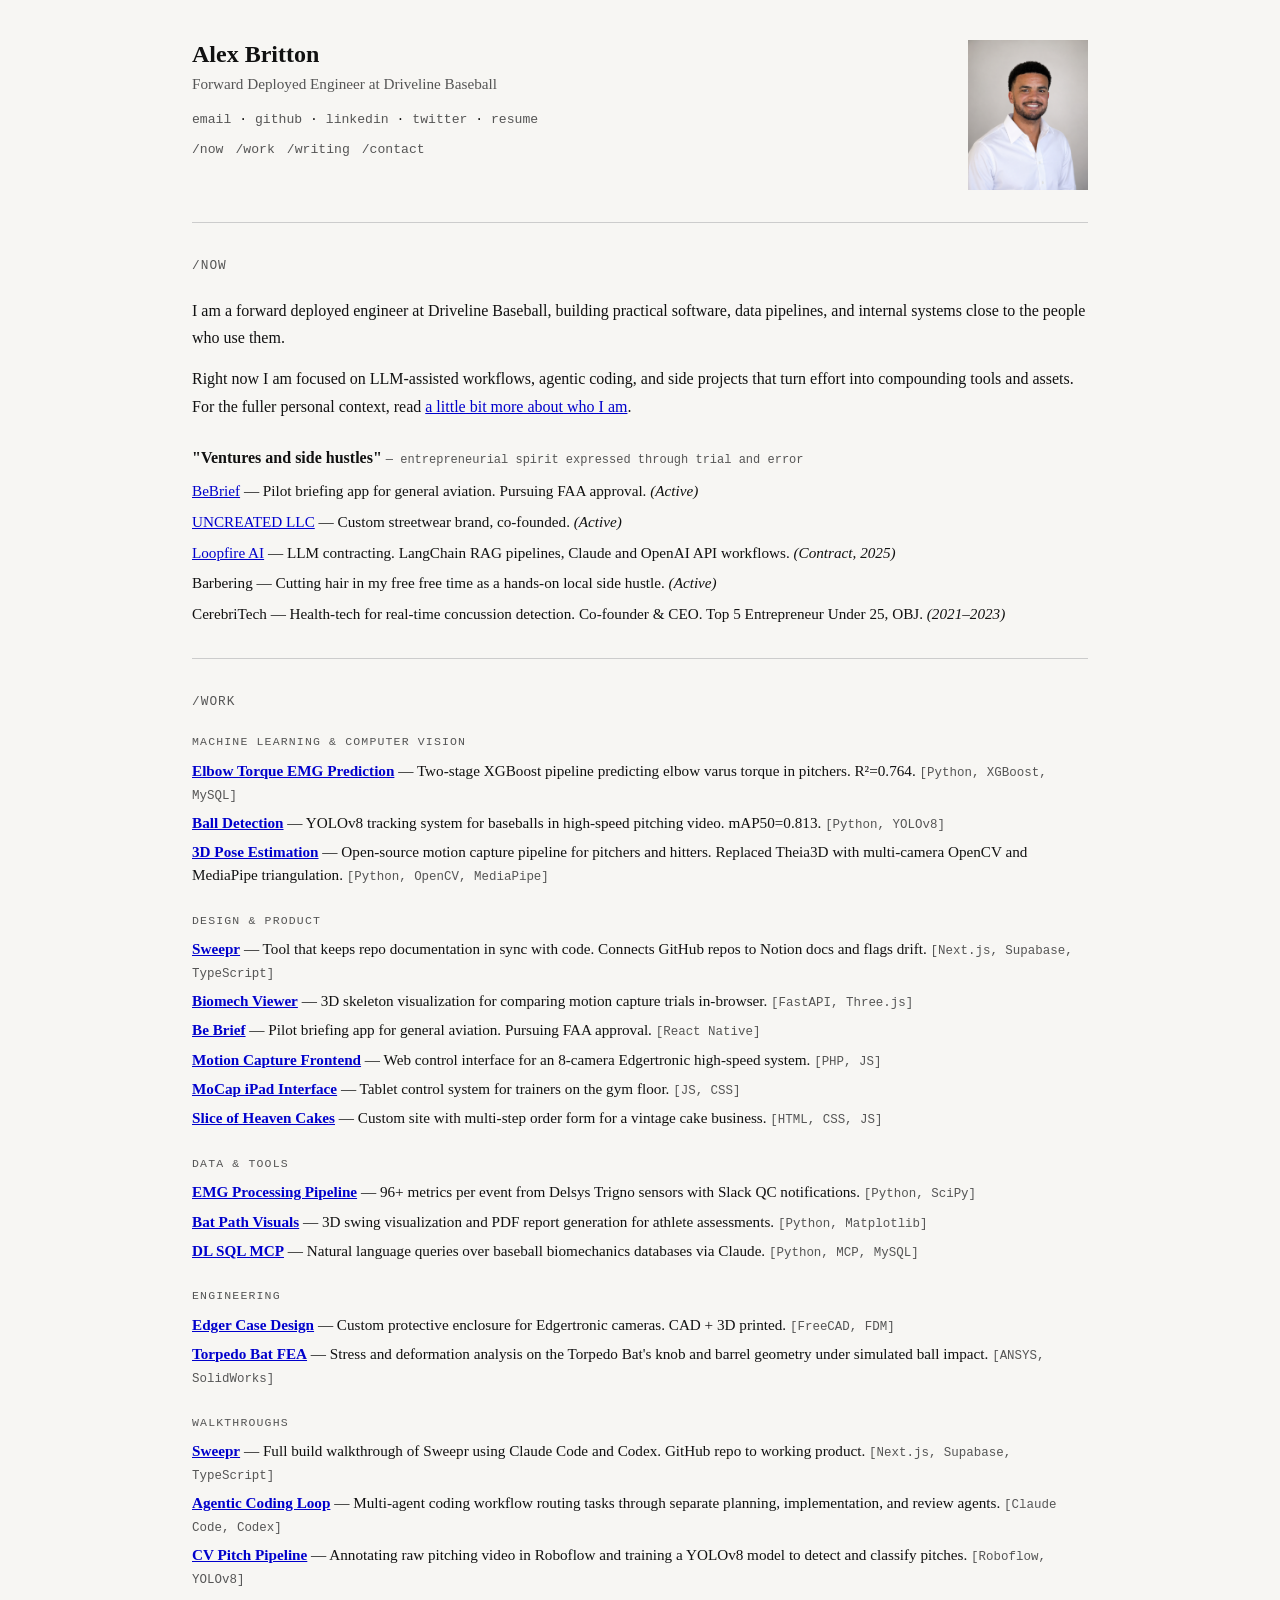
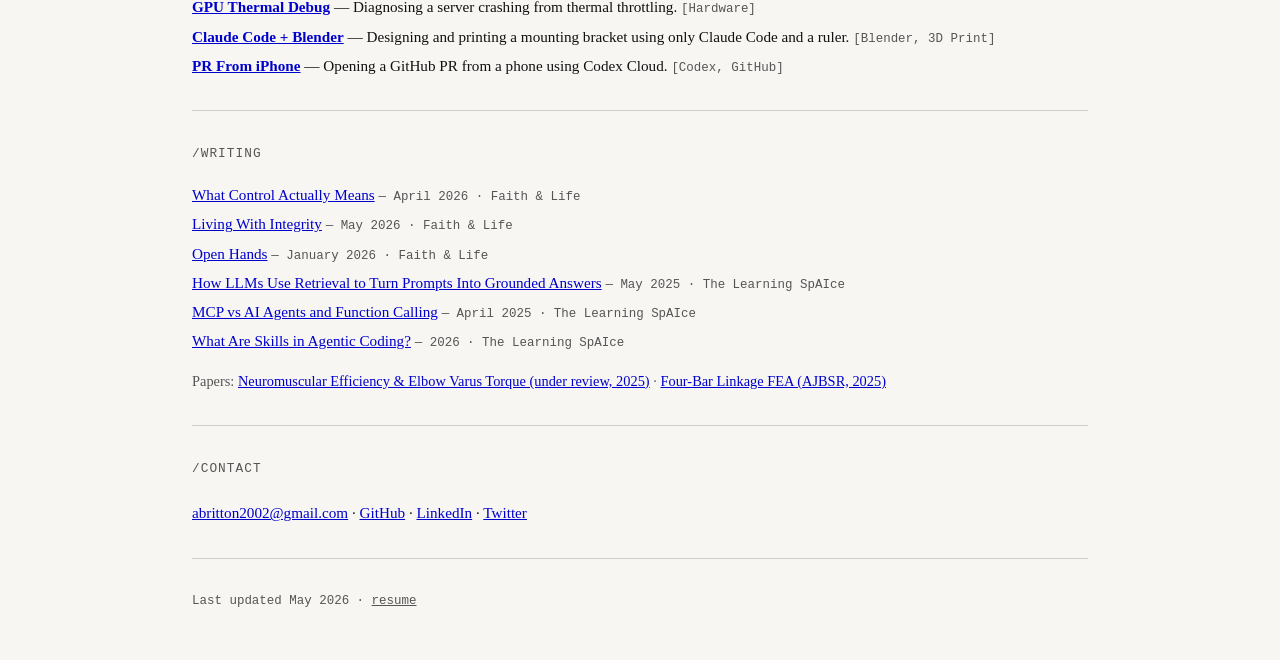
==== index.html @ f7117008 "Move about copy to standalone page" ====
<!DOCTYPE html>
<html lang="en">
<head>
    <meta charset="UTF-8">
    <meta name="viewport" content="width=device-width, initial-scale=1.0">
    <title>Alex Britton | Forward Deployed Engineer</title>

    <!-- Google tag (gtag.js) -->
    <script async src="https://www.googletagmanager.com/gtag/js?id=G-R8CKWD8E4X"></script>
    <script>
      window.dataLayer = window.dataLayer || [];
      function gtag(){dataLayer.push(arguments);}
      gtag('js', new Date());
      gtag('config', 'G-R8CKWD8E4X');
    </script>

    <!-- SEO Meta Tags -->
    <meta name="description" content="Alex Britton - Forward Deployed Engineer at Driveline Baseball. Building user-friendly systems, surfacing insights, teaching what I learn, and using AI along the way.">
    <meta name="keywords" content="Alex Britton, Forward Deployed Engineer, Driveline Baseball, Sports Technology, Biomechanics, Data Science, Machine Learning">
    <meta name="author" content="Alex Britton">

    <!-- Open Graph / Social Sharing -->
    <meta property="og:type" content="website">
    <meta property="og:url" content="https://alexbbritton.com/">
    <meta property="og:title" content="Alex Britton | Forward Deployed Engineer">
    <meta property="og:description" content="Building user-friendly systems, surfacing insights, teaching what I learn, and using AI along the way.">
    <meta property="og:image" content="https://alexbbritton.com/content/ab-logo.png">

    <!-- Twitter Card -->
    <meta name="twitter:card" content="summary">
    <meta name="twitter:site" content="@alexbbritton22">
    <meta name="twitter:title" content="Alex Britton | Forward Deployed Engineer">
    <meta name="twitter:description" content="Building user-friendly systems, surfacing insights, teaching what I learn, and using AI along the way.">
    <meta name="twitter:image" content="https://alexbbritton.com/content/ab-logo.png">

    <!-- Canonical URL -->
    <link rel="canonical" href="https://alexbbritton.com/">
    <link rel="icon" href="favicon.svg" type="image/svg+xml">
    <link rel="stylesheet" href="styles.css">
    <script async src="https://platform.twitter.com/widgets.js" charset="utf-8"></script>
</head>
<body>
<div class="page">

    <header class="site-header">
        <div class="header-left">
            <h1 class="site-name"><a href="#">Alex Britton</a></h1>
            <p class="site-tagline">Forward Deployed Engineer at Driveline Baseball</p>
            <p class="header-links">
                <a href="mailto:abritton2002@gmail.com">email</a> ·
                <a href="https://github.com/abritton2002" target="_blank" rel="noopener noreferrer">github</a> ·
                <a href="https://www.linkedin.com/in/alexander-britton-0bb687205/" target="_blank" rel="noopener noreferrer">linkedin</a> ·
                <a href="https://x.com/alexbbritton22" target="_blank" rel="noopener noreferrer">twitter</a> ·
                <a href="content/alexbrittonresume.pdf" download>resume</a>
            </p>
            <nav class="site-nav">
                <a href="#now">/now</a>
                <a href="#work">/work</a>
                <a href="#writing">/writing</a>
                <a href="#contact">/contact</a>
            </nav>
        </div>
        <img src="content/headshot.png" alt="Alex Britton" class="header-photo">
    </header>

    <hr>

    <section id="now">
        <h2>/now</h2>
        <p>I am a forward deployed engineer at Driveline Baseball, building practical software, data pipelines, and internal systems close to the people who use them.</p>
        <p>Right now I am focused on LLM-assisted workflows, agentic coding, and side projects that turn effort into compounding tools and assets. For the fuller personal context, read <a href="a-little-bit-more-about-who-i-am.html">a little bit more about who I am</a>.</p>
        <h3>"Ventures and side hustles" <span class="ventures-sub">— entrepreneurial spirit expressed through trial and error</span></h3>
        <ul class="ventures-list">
            <li><a href="https://flybebrief.com/" target="_blank" rel="noopener">BeBrief</a> — Pilot briefing app for general aviation. Pursuing FAA approval. <em>(Active)</em></li>
            <li><a href="https://uncreated.shop/" target="_blank" rel="noopener">UNCREATED LLC</a> — Custom streetwear brand, co-founded. <em>(Active)</em></li>
            <li><a href="https://loopfireai.com/#results" target="_blank" rel="noopener">Loopfire AI</a> — LLM contracting. LangChain RAG pipelines, Claude and OpenAI API workflows. <em>(Contract, 2025)</em></li>
            <li>Barbering — Cutting hair in my free free time as a hands-on local side hustle. <em>(Active)</em></li>
            <li>CerebriTech — Health-tech for real-time concussion detection. Co-founder &amp; CEO. Top 5 Entrepreneur Under 25, OBJ. <em>(2021–2023)</em></li>
        </ul>
    </section>

    <hr>

    <section id="work">
        <h2>/work</h2>

        <div class="project-group">
            <span class="project-group-label">Machine Learning &amp; Computer Vision</span>
            <ul class="project-list">
                <li><a href="#" data-project="1">Elbow Torque EMG Prediction</a> — Two-stage XGBoost pipeline predicting elbow varus torque in pitchers. R&#178;=0.764. <span class="tech">[Python, XGBoost, MySQL]</span></li>
                <li><a href="#" data-project="9">Ball Detection</a> — YOLOv8 tracking system for baseballs in high-speed pitching video. mAP50=0.813. <span class="tech">[Python, YOLOv8]</span></li>
                <li><a href="#" data-project="3">3D Pose Estimation</a> — Open-source motion capture pipeline for pitchers and hitters. Replaced Theia3D with multi-camera OpenCV and MediaPipe triangulation. <span class="tech">[Python, OpenCV, MediaPipe]</span></li>
            </ul>
        </div>

        <div class="project-group">
            <span class="project-group-label">Design &amp; Product</span>
            <ul class="project-list">
                <li><a href="#" data-project="19">Sweepr</a> — Tool that keeps repo documentation in sync with code. Connects GitHub repos to Notion docs and flags drift. <span class="tech">[Next.js, Supabase, TypeScript]</span></li>
                <li><a href="#" data-project="18">Biomech Viewer</a> — 3D skeleton visualization for comparing motion capture trials in-browser. <span class="tech">[FastAPI, Three.js]</span></li>
                <li><a href="#" data-project="10">Be Brief</a> — Pilot briefing app for general aviation. Pursuing FAA approval. <span class="tech">[React Native]</span></li>
                <li><a href="#" data-project="7">Motion Capture Frontend</a> — Web control interface for an 8-camera Edgertronic high-speed system. <span class="tech">[PHP, JS]</span></li>
                <li><a href="#" data-project="11">MoCap iPad Interface</a> — Tablet control system for trainers on the gym floor. <span class="tech">[JS, CSS]</span></li>
                <li><a href="#" data-project="12">Slice of Heaven Cakes</a> — Custom site with multi-step order form for a vintage cake business. <span class="tech">[HTML, CSS, JS]</span></li>
            </ul>
        </div>

        <div class="project-group">
            <span class="project-group-label">Data &amp; Tools</span>
            <ul class="project-list">
                <li><a href="#" data-project="2">EMG Processing Pipeline</a> — 96+ metrics per event from Delsys Trigno sensors with Slack QC notifications. <span class="tech">[Python, SciPy]</span></li>
                <li><a href="#" data-project="4">Bat Path Visuals</a> — 3D swing visualization and PDF report generation for athlete assessments. <span class="tech">[Python, Matplotlib]</span></li>
                <li><a href="#" data-project="5">DL SQL MCP</a> — Natural language queries over baseball biomechanics databases via Claude. <span class="tech">[Python, MCP, MySQL]</span></li>
            </ul>
        </div>

        <div class="project-group">
            <span class="project-group-label">Engineering</span>
            <ul class="project-list">
                <li><a href="#" data-project="6">Edger Case Design</a> — Custom protective enclosure for Edgertronic cameras. CAD + 3D printed. <span class="tech">[FreeCAD, FDM]</span></li>
                <li><a href="#" data-project="8">Torpedo Bat FEA</a> — Stress and deformation analysis on the Torpedo Bat's knob and barrel geometry under simulated ball impact. <span class="tech">[ANSYS, SolidWorks]</span></li>
            </ul>
        </div>

        <div class="project-group">
            <span class="project-group-label">Walkthroughs</span>
            <ul class="project-list">
                <li><a href="#" data-project="19">Sweepr</a> — Full build walkthrough of Sweepr using Claude Code and Codex. GitHub repo to working product. <span class="tech">[Next.js, Supabase, TypeScript]</span></li>
                <li><a href="#" data-project="13">Agentic Coding Loop</a> — Multi-agent coding workflow routing tasks through separate planning, implementation, and review agents. <span class="tech">[Claude Code, Codex]</span></li>
                <li><a href="#" data-project="14">CV Pitch Pipeline</a> — Annotating raw pitching video in Roboflow and training a YOLOv8 model to detect and classify pitches. <span class="tech">[Roboflow, YOLOv8]</span></li>
                <li><a href="#" data-project="15">GPU Thermal Debug</a> — Diagnosing a server crashing from thermal throttling. <span class="tech">[Hardware]</span></li>
                <li><a href="#" data-project="16">Claude Code + Blender</a> — Designing and printing a mounting bracket using only Claude Code and a ruler. <span class="tech">[Blender, 3D Print]</span></li>
                <li><a href="#" data-project="17">PR From iPhone</a> — Opening a GitHub PR from a phone using Codex Cloud. <span class="tech">[Codex, GitHub]</span></li>
            </ul>
        </div>
    </section>

    <hr>

    <section id="writing">
        <h2>/writing</h2>
        <ul class="writing-list">
            <li><a href="content/articles/what-control-actually-means.html">What Control Actually Means</a> <span class="writing-meta">— April 2026 · Faith &amp; Life</span></li>
            <li><a href="content/articles/living-with-integrity.html">Living With Integrity</a> <span class="writing-meta">— May 2026 · Faith &amp; Life</span></li>
            <li><a href="content/articles/open-hands.html">Open Hands</a> <span class="writing-meta">— January 2026 · Faith &amp; Life</span></li>
            <li><a href="content/articles/how-llms-use-retrieval.html">How LLMs Use Retrieval to Turn Prompts Into Grounded Answers</a> <span class="writing-meta">— May 2025 · The Learning SpAIce</span></li>
            <li><a href="content/articles/mcp-vs-agents-function-calling.html">MCP vs AI Agents and Function Calling</a> <span class="writing-meta">— April 2025 · The Learning SpAIce</span></li>
            <li><a href="content/articles/skills-in-agentic-coding.html">What Are Skills in Agentic Coding?</a> <span class="writing-meta">— 2026 · The Learning SpAIce</span></li>
        </ul>
        <p class="writing-papers">Papers: <a href="content/Manuscript_anonymous .pdf" target="_blank" rel="noopener">Neuromuscular Efficiency &amp; Elbow Varus Torque (under review, 2025)</a> · <a href="https://biomedgrid.com/pdf/AJBSR.MS.ID.003442.pdf" target="_blank" rel="noopener">Four-Bar Linkage FEA (AJBSR, 2025)</a></p>
    </section>

    <hr>

    <section id="contact">
        <h2>/contact</h2>
        <p class="contact-links">
            <a href="mailto:abritton2002@gmail.com">abritton2002@gmail.com</a> ·
            <a href="https://github.com/abritton2002" target="_blank" rel="noopener noreferrer">GitHub</a> ·
            <a href="https://www.linkedin.com/in/alexander-britton-0bb687205/" target="_blank" rel="noopener noreferrer">LinkedIn</a> ·
            <a href="https://x.com/alexbbritton22" target="_blank" rel="noopener noreferrer">Twitter</a>
        </p>
    </section>

    <hr>

    <footer>Last updated May 2026 · <a href="content/alexbrittonresume.pdf" download>resume</a></footer>

</div>

<!-- Project Modal -->
<div class="modal" id="projectModal">
    <div class="modal-box">
        <button class="modal-close modal-close-btn" aria-label="Close">&#215;</button>
        <div id="modalVideoSection" style="display:none;">
            <video id="modalDemoVideo" controls preload="metadata" class="modal-video" playsinline>
                <source src="" type="video/mp4">
            </video>
        </div>
        <div class="modal-carousel" id="modalCarousel">
            <div class="carousel-track" id="carouselTrack"></div>
            <div class="carousel-dots" id="carouselDots"></div>
        </div>
        <span class="modal-tag" id="modalTag"></span>
        <h2 class="modal-title" id="modalTitle"></h2>
        <div class="modal-desc" id="modalDescription"></div>
        <div class="modal-tech-list" id="modalTech"></div>
        <div class="modal-actions">
            <a href="#" id="modalLiveLink" target="_blank" rel="noopener noreferrer"><span id="modalLiveLinkLabel">View Project</span></a>
            <a href="#" id="modalCodeLink" target="_blank" rel="noopener noreferrer">Source Code</a>
        </div>
        <div id="modalTweetSection" style="display:none;">
            <p class="modal-tweet-label">Related Posts</p>
            <div id="modalTweetEmbeds"></div>
        </div>
    </div>
</div>

<!-- Image Lightbox -->
<div class="lightbox" id="imageLightbox">
    <button class="lightbox-close" aria-label="Close lightbox">&#215;</button>
    <div class="lightbox-content">
        <img src="" alt="" id="lightboxImage">
    </div>
    <div class="lightbox-controls">
        <button class="lightbox-zoom-in" title="Zoom In">+</button>
        <button class="lightbox-zoom-out" title="Zoom Out">&#8722;</button>
        <button class="lightbox-reset" title="Reset">&#10226;</button>
    </div>
</div>

<script src="script.js"></script>
</body>
</html>
---- styles.css ----
/* ====================================
   ALEX BRITTON — PERSONAL HOMEPAGE
   ==================================== */

/* ====================================
   1. CSS VARIABLES
   ==================================== */
:root {
    --bg: #f7f6f3;
    --text: #111;
    --muted: #555;
    --link: #0000cc;
    --link-visited: #551a8b;
    --link-hover: #cc0000;
    --rule: #ccc;
    --font: Georgia, 'Times New Roman', serif;
    --mono: 'Courier New', Courier, monospace;

    /* Article-compat aliases */
    --s0: var(--bg);
    --t0: var(--text);
    --t1: #333;
    --t2: var(--muted);
    --accent: var(--link);
    --font-display: var(--font);
    --font-mono: var(--mono);
    --font-body: var(--font);
}

/* ====================================
   2. RESET
   ==================================== */
*, *::before, *::after {
    box-sizing: border-box;
    margin: 0;
    padding: 0;
}

html {
    scroll-behavior: smooth;
}

body {
    background: var(--bg);
    color: var(--text);
    font-family: var(--font);
    font-size: 1rem;
    line-height: 1.7;
    overflow-x: hidden;
}

/* ====================================
   3. PAGE WRAPPER
   ==================================== */
.page {
    max-width: 960px;
    margin: 0 auto;
    padding: 2.5rem 2rem 3rem;
}

/* ====================================
   4. LINKS
   ==================================== */
a {
    color: var(--link);
    text-decoration: underline;
}

a:visited {
    color: var(--link-visited);
}

a:hover {
    color: var(--link-hover);
}

/* ====================================
   5. TYPOGRAPHY
   ==================================== */
h1 {
    font-family: var(--font);
    font-size: 1.5rem;
    font-weight: bold;
    line-height: 1.2;
    margin-bottom: 0.2rem;
}

h2 {
    font-family: var(--mono);
    font-size: 0.8rem;
    font-weight: normal;
    text-transform: uppercase;
    letter-spacing: 0.08em;
    color: var(--muted);
    margin-bottom: 1.25rem;
    margin-top: 0;
}

h3 {
    font-family: var(--font);
    font-size: 1rem;
    font-weight: bold;
    margin-top: 1.5rem;
    margin-bottom: 0.5rem;
}

p {
    margin-bottom: 0.9rem;
}

p:last-child {
    margin-bottom: 0;
}

strong {
    font-weight: bold;
}

em {
    font-style: italic;
}

/* ====================================
   6. HORIZONTAL RULES
   ==================================== */
hr {
    border: none;
    border-top: 1px solid var(--rule);
    margin: 2rem 0;
}

/* ====================================
   7. HEADER
   ==================================== */
.site-name {
    font-size: 1.5rem;
    font-weight: bold;
    margin-bottom: 0.15rem;
}

.site-name a {
    color: var(--text);
    text-decoration: none;
}

.site-name a:hover {
    color: var(--link-hover);
    text-decoration: none;
}

.site-tagline {
    font-size: 0.95rem;
    color: var(--muted);
    margin-bottom: 0.75rem;
}

.site-tagline a {
    color: var(--muted);
}

.site-tagline a:visited {
    color: var(--muted);
}

.site-tagline a:hover {
    color: var(--link-hover);
}

.site-nav {
    font-family: var(--mono);
    font-size: 0.82rem;
    display: flex;
    flex-wrap: wrap;
    gap: 0.1rem 0.75rem;
}

.site-nav a {
    color: var(--muted);
    text-decoration: none;
}

.site-nav a:visited {
    color: var(--muted);
}

.site-nav a:hover {
    color: var(--link-hover);
    text-decoration: underline;
}

/* ====================================
   8. SECTIONS
   ==================================== */
section {
    margin-bottom: 0;
}

#intro p {
    font-size: 1rem;
    color: var(--text);
}

/* ====================================
   9. PROJECT LIST
   ==================================== */
.project-group {
    margin-bottom: 1.5rem;
}

.project-group:last-child {
    margin-bottom: 0;
}

.project-group-label {
    display: block;
    font-family: var(--mono);
    font-size: 0.72rem;
    text-transform: uppercase;
    letter-spacing: 0.1em;
    color: var(--muted);
    margin-bottom: 0.5rem;
}

.project-list {
    list-style: none;
    padding: 0;
    margin: 0;
}

.project-list li {
    margin-bottom: 0.4rem;
    font-size: 0.95rem;
    line-height: 1.5;
}

.project-list li a {
    font-weight: bold;
    text-decoration: underline;
}

.tech {
    font-family: var(--mono);
    font-size: 0.78rem;
    color: var(--muted);
}

/* ====================================
   10. WRITING LIST
   ==================================== */
.writing-list {
    list-style: none;
    padding: 0;
    margin: 0 0 1rem 0;
}

.writing-list li {
    margin-bottom: 0.4rem;
    font-size: 0.95rem;
    line-height: 1.5;
}

.writing-meta {
    font-family: var(--mono);
    font-size: 0.78rem;
    color: var(--muted);
}

.writing-papers {
    font-size: 0.9rem;
    color: var(--muted);
    margin-top: 0.75rem;
}

.writing-papers a {
    color: var(--link);
}

.writing-papers a:visited {
    color: var(--link-visited);
}

.writing-papers a:hover {
    color: var(--link-hover);
}

/* ====================================
   10b. HEADER LAYOUT (name+links left, photo right)
   ==================================== */
.site-header {
    display: flex;
    align-items: flex-start;
    justify-content: space-between;
    gap: 1.5rem;
}

.header-left {
    flex: 1;
    min-width: 0;
}

.header-photo {
    width: 120px;
    flex-shrink: 0;
    display: block;
}

.header-links {
    font-family: var(--mono);
    font-size: 0.82rem;
    margin-bottom: 0.5rem;
}

.header-links a {
    color: var(--muted);
    text-decoration: none;
}

.header-links a:hover {
    color: var(--link-hover);
    text-decoration: underline;
}

@media (max-width: 560px) {
    .site-header {
        flex-direction: column-reverse;
    }
    .header-photo {
        width: 90px;
    }
}

/* ====================================
   11. VENTURES LIST
   ==================================== */
.ventures-sub {
    font-family: var(--mono);
    font-size: 0.75rem;
    font-weight: normal;
    color: var(--muted);
    letter-spacing: 0;
}

.ventures-list {
    list-style: none;
    padding: 0;
    margin: 0;
}

.ventures-list li {
    margin-bottom: 0.45rem;
    font-size: 0.95rem;
    line-height: 1.55;
}

/* ====================================
   12. CONTACT
   ==================================== */
.contact-links {
    font-size: 0.95rem;
}

/* ====================================
   13. FOOTER
   ==================================== */
footer {
    font-family: var(--mono);
    font-size: 0.78rem;
    color: var(--muted);
    margin-top: 0;
}

footer a {
    color: var(--muted);
    text-decoration: underline;
}

footer a:hover {
    color: var(--link-hover);
}

/* ====================================
   14. MODAL
   ==================================== */
.modal {
    position: fixed;
    inset: 0;
    z-index: 1000;
    overflow-y: auto;
    background: rgba(0, 0, 0, 0.55);
    padding: 2rem 1rem;
    display: none;
}

.modal.active {
    display: block;
}

.modal-box {
    background: var(--bg);
    border: 1px solid #999;
    max-width: 660px;
    width: 100%;
    margin: 0 auto;
    padding: 1.5rem 1.75rem;
    position: relative;
}

.modal-close-btn {
    position: absolute;
    top: 0.75rem;
    right: 0.75rem;
    background: none;
    border: none;
    font-size: 1.5rem;
    cursor: pointer;
    color: var(--muted);
    line-height: 1;
    font-family: var(--mono);
}

.modal-close-btn:hover {
    color: var(--link-hover);
}

.modal-video {
    width: 100%;
    border: 1px solid var(--rule);
    display: block;
    margin-bottom: 1rem;
}

.modal-carousel {
    position: relative;
    width: 100%;
    overflow: hidden;
    margin-bottom: 1rem;
    background: #eee;
}

.carousel-track {
    display: flex;
    transition: transform 0.4s cubic-bezier(0.25, 0.46, 0.45, 0.94);
    will-change: transform;
}

.carousel-slide {
    min-width: 100%;
    display: flex;
    align-items: center;
    justify-content: center;
    padding: 1rem;
    min-height: 180px;
    max-height: 320px;
}

.carousel-slide img {
    width: 100%;
    display: block;
    border: 1px solid var(--rule);
    cursor: zoom-in;
    max-height: 300px;
    object-fit: contain;
}

.carousel-dots {
    display: flex;
    justify-content: center;
    gap: 0.5rem;
    padding: 0.5rem 0;
    background: #eee;
}

.carousel-dot {
    width: 6px;
    height: 6px;
    border-radius: 50%;
    border: 1px solid #999;
    background: transparent;
    cursor: pointer;
    padding: 0;
    transition: background 0.2s;
}

.carousel-dot.active {
    background: var(--text);
    border-color: var(--text);
    width: 16px;
    border-radius: 3px;
}

.modal-tag {
    display: block;
    font-family: var(--mono);
    font-size: 0.7rem;
    text-transform: uppercase;
    letter-spacing: 0.1em;
    color: var(--muted);
    margin-bottom: 0.25rem;
}

.modal-title {
    font-family: var(--font);
    font-size: 1.35rem;
    font-weight: bold;
    margin-bottom: 0.75rem;
    line-height: 1.25;
    color: var(--text);
}

.modal-desc {
    font-family: var(--font);
    font-size: 0.88rem;
    color: var(--t1);
    line-height: 1.75;
    margin-bottom: 1rem;
}

.modal-desc p {
    margin: 0 0 0.8rem 0;
}

.modal-desc p:last-child {
    margin-bottom: 0;
}

.modal-tech-list {
    margin-bottom: 1rem;
}

.modal-tech-list span {
    font-family: var(--mono);
    font-size: 0.78rem;
    border: 1px solid var(--rule);
    padding: 0.1rem 0.4rem;
    margin: 0 0.25rem 0.25rem 0;
    display: inline-block;
    color: var(--muted);
}

.modal-actions {
    display: flex;
    flex-wrap: wrap;
    gap: 0.75rem;
    margin-bottom: 1rem;
}

.modal-actions a {
    font-family: var(--mono);
    font-size: 0.78rem;
    color: var(--link);
    text-decoration: underline;
}

.modal-actions a:visited {
    color: var(--link-visited);
}

.modal-actions a:hover {
    color: var(--link-hover);
}

.modal-tweet-label {
    font-family: var(--mono);
    font-size: 0.7rem;
    text-transform: uppercase;
    letter-spacing: 0.1em;
    color: var(--muted);
    margin-bottom: 0.75rem;
}

/* ====================================
   15. LIGHTBOX
   ==================================== */
.lightbox {
    display: none;
    position: fixed;
    inset: 0;
    z-index: 2000;
    background: rgba(0, 0, 0, 0.92);
}

.lightbox.active {
    display: flex;
    align-items: center;
    justify-content: center;
}

.lightbox-content {
    max-width: 90vw;
    max-height: 90vh;
    overflow: auto;
    cursor: grab;
}

.lightbox-content:active {
    cursor: grabbing;
}

.lightbox-content img {
    max-width: 90vw;
    max-height: 90vh;
    object-fit: contain;
    display: block;
    transform-origin: center;
    transition: transform 0.2s ease;
}

.lightbox-close {
    position: fixed;
    top: 1rem;
    right: 1.25rem;
    background: none;
    border: none;
    color: #fff;
    font-size: 2rem;
    cursor: pointer;
    z-index: 2001;
    line-height: 1;
    font-family: var(--mono);
}

.lightbox-close:hover {
    color: #ccc;
}

.lightbox-controls {
    position: fixed;
    bottom: 1rem;
    left: 50%;
    transform: translateX(-50%);
    display: flex;
    gap: 0.5rem;
}

.lightbox-controls button {
    background: rgba(0, 0, 0, 0.5);
    border: 1px solid #666;
    color: #fff;
    padding: 0.3rem 0.7rem;
    cursor: pointer;
    font-size: 1rem;
    font-family: var(--mono);
}

.lightbox-controls button:hover {
    background: rgba(0, 0, 0, 0.8);
    border-color: #aaa;
}

/* ====================================
   16. RESPONSIVE
   ==================================== */
@media (max-width: 600px) {
    .page {
        padding: 1.5rem 1rem 2rem;
    }

    .site-nav {
        gap: 0.1rem 0.5rem;
    }

    h1, .site-name {
        font-size: 1.25rem;
    }

    .modal {
        padding: 0.75rem 0.5rem;
    }

    .modal-box {
        padding: 1.25rem 1rem;
    }

    .modal-title {
        font-size: 1.15rem;
    }

    .modal-actions {
        flex-direction: column;
        gap: 0.5rem;
    }

    .carousel-slide {
        min-height: 140px;
        max-height: 240px;
    }
}

/* ====================================
   17. CODEX DRAGON PET
   ==================================== */
.codex-dragon-pet {
    --dragon-size: clamp(62px, 8vw, 96px);
    position: fixed;
    top: 1rem;
    left: 1rem;
    width: var(--dragon-size);
    height: calc(var(--dragon-size) * 0.8);
    z-index: 900;
    pointer-events: none;
    transform: translate3d(0, 0, 0);
    transition: transform 1.25s cubic-bezier(0.19, 1, 0.22, 1);
    will-change: transform;
}

.codex-dragon-pet.is-dashing {
    transition-duration: 0.72s;
}


.dragon-svg {
    width: 100%;
    height: 100%;
    overflow: visible;
    animation: dragon-bop 0.92s ease-in-out infinite;
    transform-origin: 50% 72%;
}

.dragon-body {
    transform-origin: 70px 68px;
    animation: dragon-wiggle 1.15s ease-in-out infinite;
}

.dragon-head,
.dragon-torso,
.dragon-tail,
.dragon-foot {
    fill: url(#dragonBelly);
    stroke: #020207;
    stroke-width: 3;
    stroke-linejoin: round;
}

.dragon-belly {
    fill: #1c1c26;
    stroke: #343444;
    stroke-width: 2;
    opacity: 0.9;
}

.dragon-wing {
    fill: url(#dragonWing);
    stroke: #050509;
    stroke-width: 3;
    stroke-linejoin: round;
    transform-origin: 70px 63px;
    animation: dragon-flap 0.46s ease-in-out infinite alternate;
}

.dragon-wing-left {
    animation-delay: -0.08s;
}

.dragon-wing-right {
    animation-delay: 0.08s;
}

.dragon-horn,
.dragon-frill {
    fill: #8a82ff;
    stroke: #08080d;
    stroke-width: 2.5;
    stroke-linejoin: round;
    stroke-linecap: round;
}

.dragon-eye {
    fill: #c6ff5e;
    stroke: #061205;
    stroke-width: 2;
}

.dragon-eye-shine {
    fill: #fff;
}

.dragon-smile {
    fill: none;
    stroke: #c8bfff;
    stroke-width: 3;
    stroke-linecap: round;
}

.dragon-cheek {
    fill: #795dff;
    opacity: 0.35;
}

.dragon-sparkle {
    position: absolute;
    width: 0.45rem;
    height: 0.45rem;
    border-radius: 999px;
    background: #8a82ff;
    box-shadow: 0 0 0.8rem #8a82ff;
    opacity: 0;
    animation: dragon-spark 1.8s ease-in-out infinite;
}

.dragon-sparkle-one {
    top: 12%;
    right: 6%;
}

.dragon-sparkle-two {
    bottom: 10%;
    left: 8%;
    animation-delay: 0.85s;
}

@keyframes dragon-bop {
    0%, 100% { transform: translateY(0) rotate(-2deg); }
    45% { transform: translateY(-9px) rotate(3deg); }
    70% { transform: translateY(-3px) rotate(-4deg); }
}

@keyframes dragon-wiggle {
    0%, 100% { transform: rotate(-1.5deg); }
    50% { transform: rotate(2deg); }
}

@keyframes dragon-flap {
    from { transform: rotate(-7deg) scaleY(0.94); }
    to { transform: rotate(9deg) scaleY(1.08); }
}

@keyframes dragon-spark {
    0%, 100% { transform: translate3d(0, 0, 0) scale(0.4); opacity: 0; }
    35% { opacity: 0.9; }
    70% { transform: translate3d(-0.9rem, -0.7rem, 0) scale(1); opacity: 0; }
}

@media (prefers-reduced-motion: reduce) {
    .codex-dragon-pet,
    .codex-dragon-pet.is-dashing {
        transition: none;
    }

    .dragon-svg,
    .dragon-body,
    .dragon-wing,
    .dragon-sparkle {
        animation: none;
    }
}

@media (max-width: 600px) {
    .codex-dragon-pet {
        --dragon-size: 58px;
        z-index: 850;
    }
}
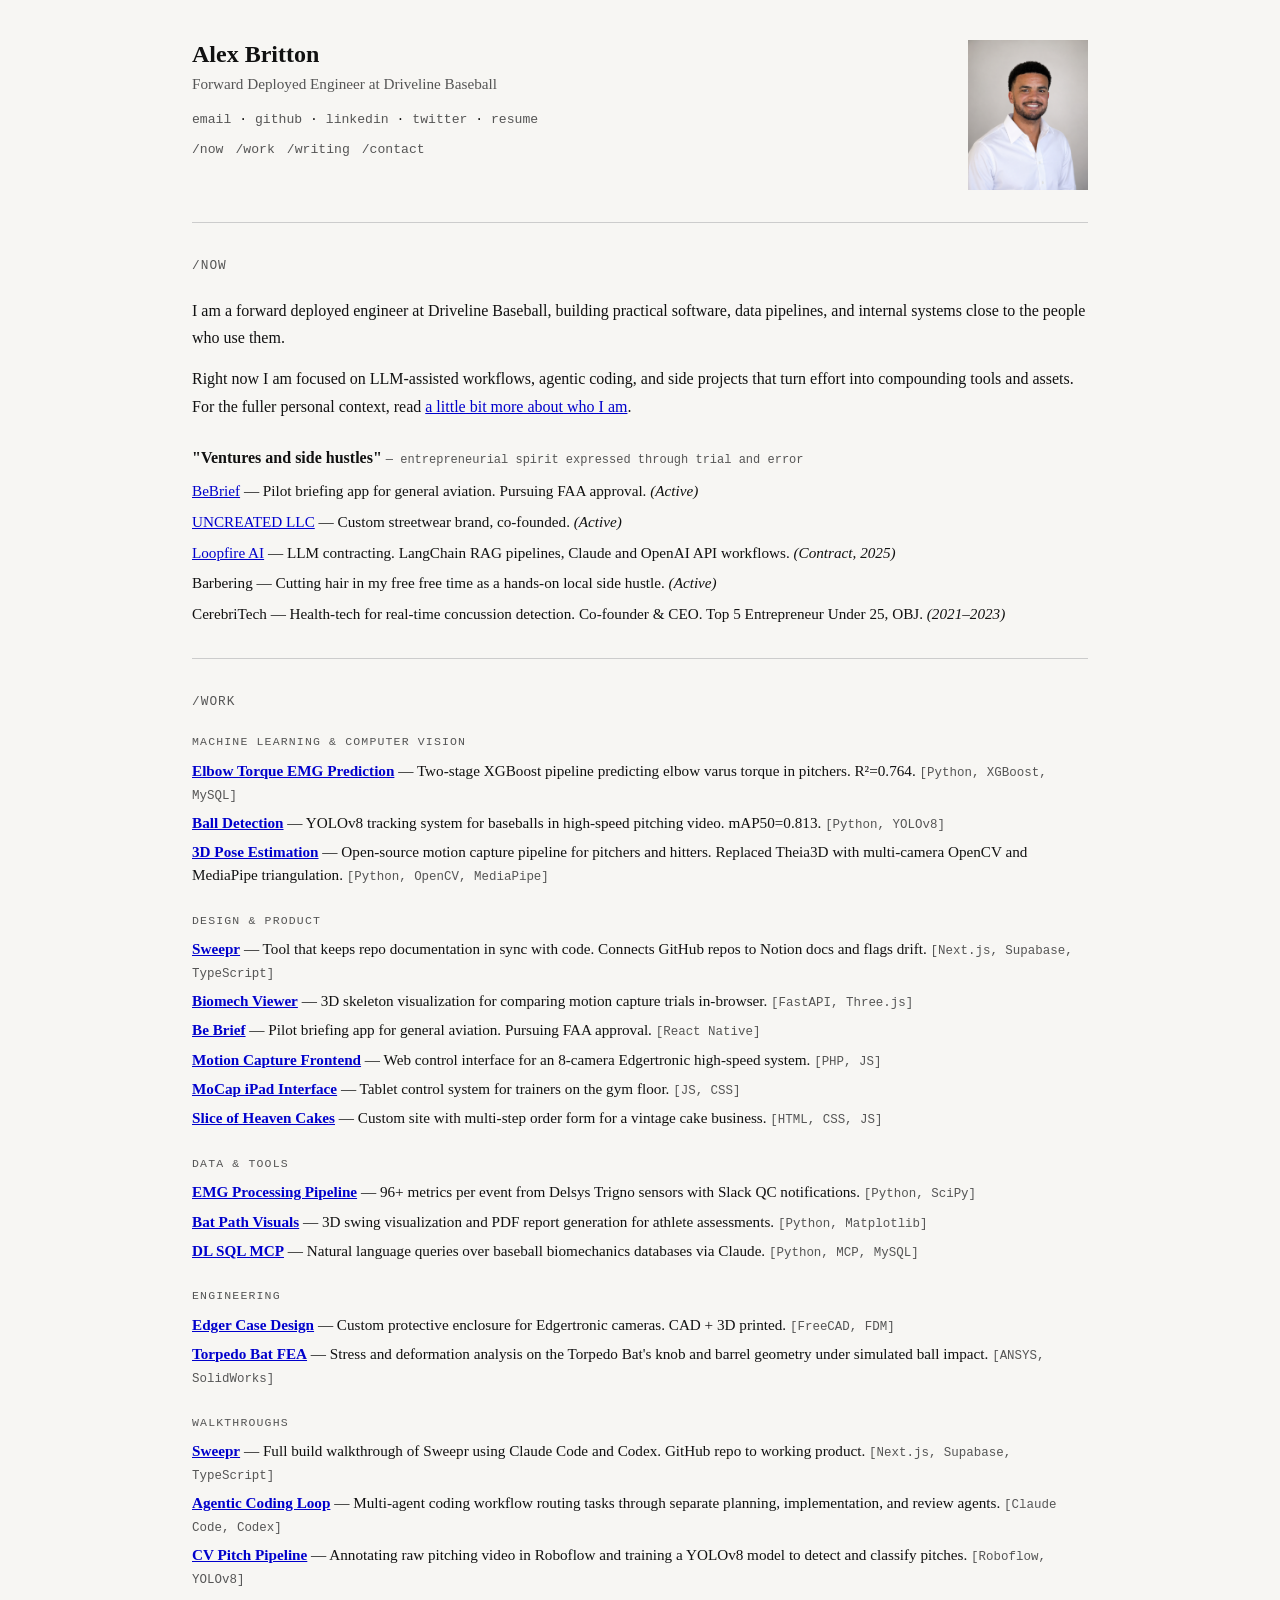
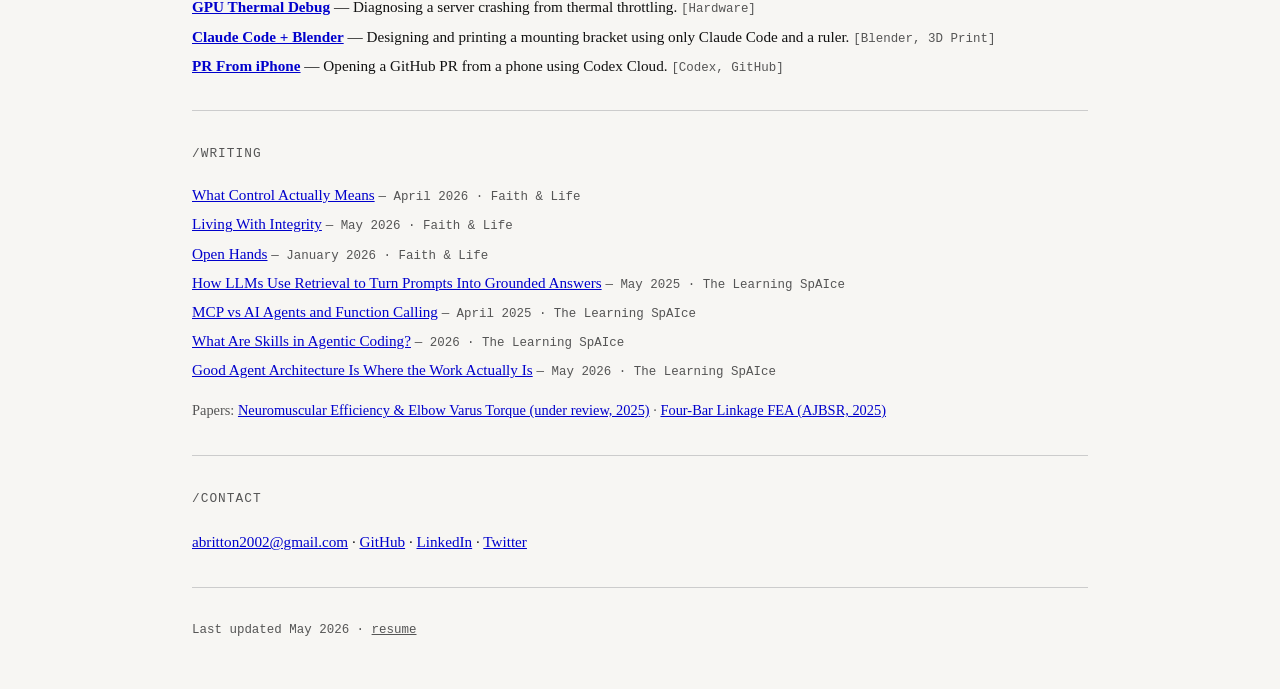
==== commit 3fb6695e: "Add agent architecture article to writing section New post: "Good Agent Architecture Is Where the Wo" ====
--- a/index.html
+++ b/index.html
@@ -68,7 +68,7 @@
     <section id="now">
         <h2>/now</h2>
         <p>I am a forward deployed engineer at Driveline Baseball, building practical software, data pipelines, and internal systems close to the people who use them.</p>
-        <p>Right now I am focused on LLM-assisted workflows, agentic coding, and side projects that turn effort into compounding tools and assets. For the fuller personal context, read <a href="a-little-bit-more-about-who-i-am.html">a little bit more about who I am</a>.</p>
+        <p>Right now I am focused on LLM-assisted workflows, agentic coding, and side projects that turn effort into compounding tools and assets. For the fuller personal context, read <a href="about.html">a little bit more about who I am</a>.</p>
         <h3>"Ventures and side hustles" <span class="ventures-sub">— entrepreneurial spirit expressed through trial and error</span></h3>
         <ul class="ventures-list">
             <li><a href="https://flybebrief.com/" target="_blank" rel="noopener">BeBrief</a> — Pilot briefing app for general aviation. Pursuing FAA approval. <em>(Active)</em></li>
@@ -146,6 +146,7 @@
             <li><a href="content/articles/how-llms-use-retrieval.html">How LLMs Use Retrieval to Turn Prompts Into Grounded Answers</a> <span class="writing-meta">— May 2025 · The Learning SpAIce</span></li>
             <li><a href="content/articles/mcp-vs-agents-function-calling.html">MCP vs AI Agents and Function Calling</a> <span class="writing-meta">— April 2025 · The Learning SpAIce</span></li>
             <li><a href="content/articles/skills-in-agentic-coding.html">What Are Skills in Agentic Coding?</a> <span class="writing-meta">— 2026 · The Learning SpAIce</span></li>
+            <li><a href="content/articles/agent-architecture.html">Good Agent Architecture Is Where the Work Actually Is</a> <span class="writing-meta">— May 2026 · The Learning SpAIce</span></li>
         </ul>
         <p class="writing-papers">Papers: <a href="content/Manuscript_anonymous .pdf" target="_blank" rel="noopener">Neuromuscular Efficiency &amp; Elbow Varus Torque (under review, 2025)</a> · <a href="https://biomedgrid.com/pdf/AJBSR.MS.ID.003442.pdf" target="_blank" rel="noopener">Four-Bar Linkage FEA (AJBSR, 2025)</a></p>
     </section>
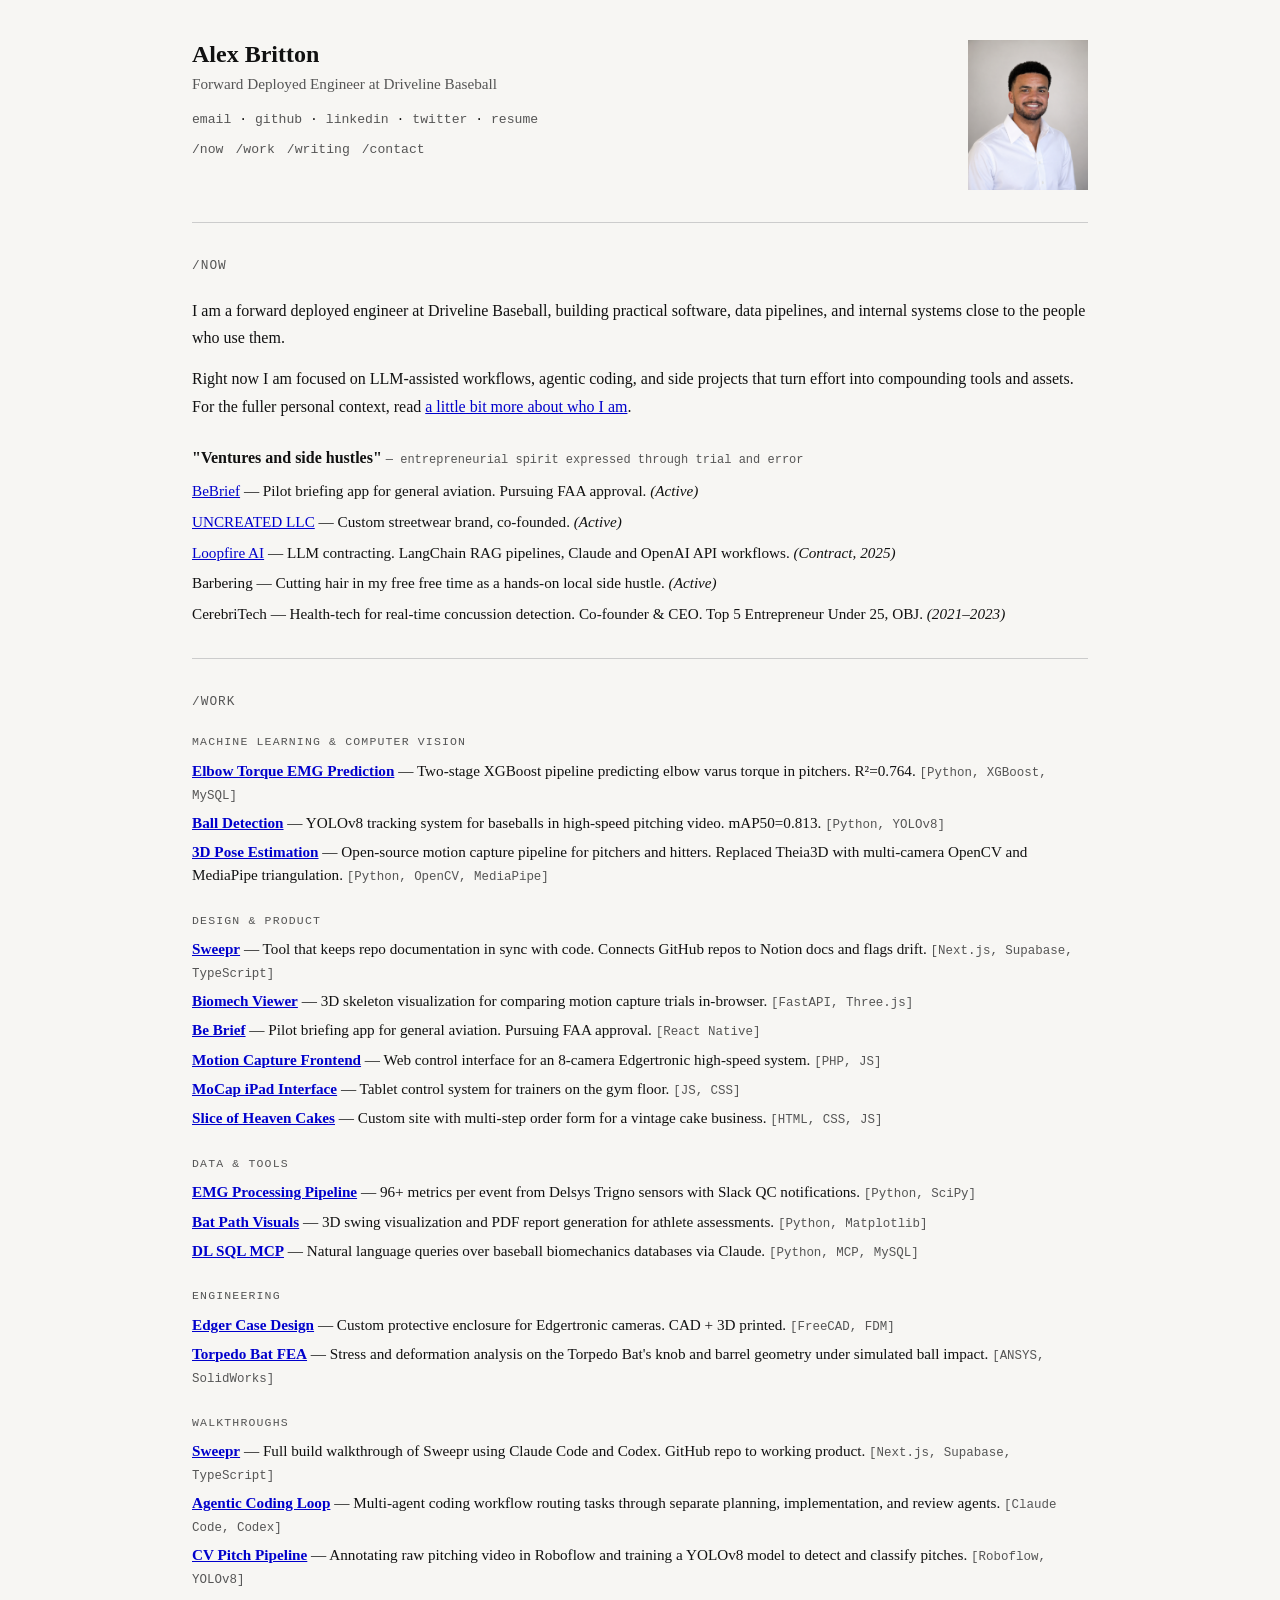
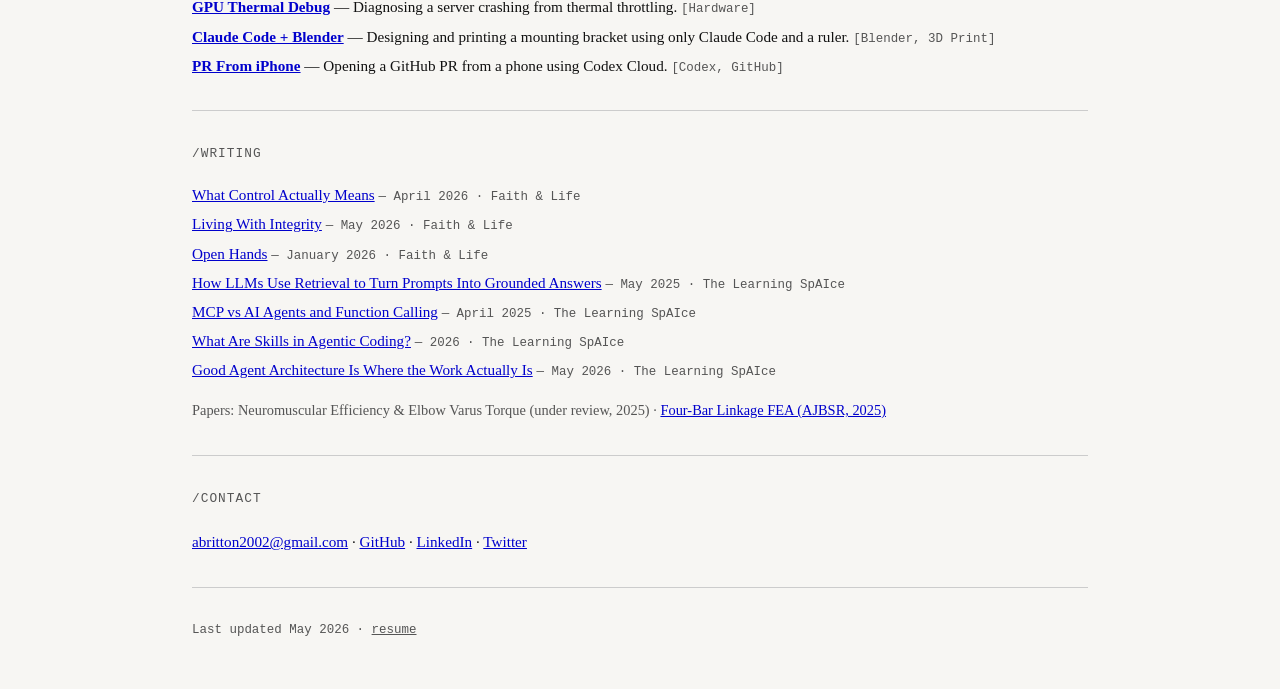
==== commit 2c4ddf91: "Remove under-review manuscript PDF from site The linked draft was a Word export still containing unr" ====
--- a/index.html
+++ b/index.html
@@ -148,7 +148,7 @@
             <li><a href="content/articles/skills-in-agentic-coding.html">What Are Skills in Agentic Coding?</a> <span class="writing-meta">— 2026 · The Learning SpAIce</span></li>
             <li><a href="content/articles/agent-architecture.html">Good Agent Architecture Is Where the Work Actually Is</a> <span class="writing-meta">— May 2026 · The Learning SpAIce</span></li>
         </ul>
-        <p class="writing-papers">Papers: <a href="content/Manuscript_anonymous .pdf" target="_blank" rel="noopener">Neuromuscular Efficiency &amp; Elbow Varus Torque (under review, 2025)</a> · <a href="https://biomedgrid.com/pdf/AJBSR.MS.ID.003442.pdf" target="_blank" rel="noopener">Four-Bar Linkage FEA (AJBSR, 2025)</a></p>
+        <p class="writing-papers">Papers: Neuromuscular Efficiency &amp; Elbow Varus Torque (under review, 2025) · <a href="https://biomedgrid.com/pdf/AJBSR.MS.ID.003442.pdf" target="_blank" rel="noopener">Four-Bar Linkage FEA (AJBSR, 2025)</a></p>
     </section>
 
     <hr>
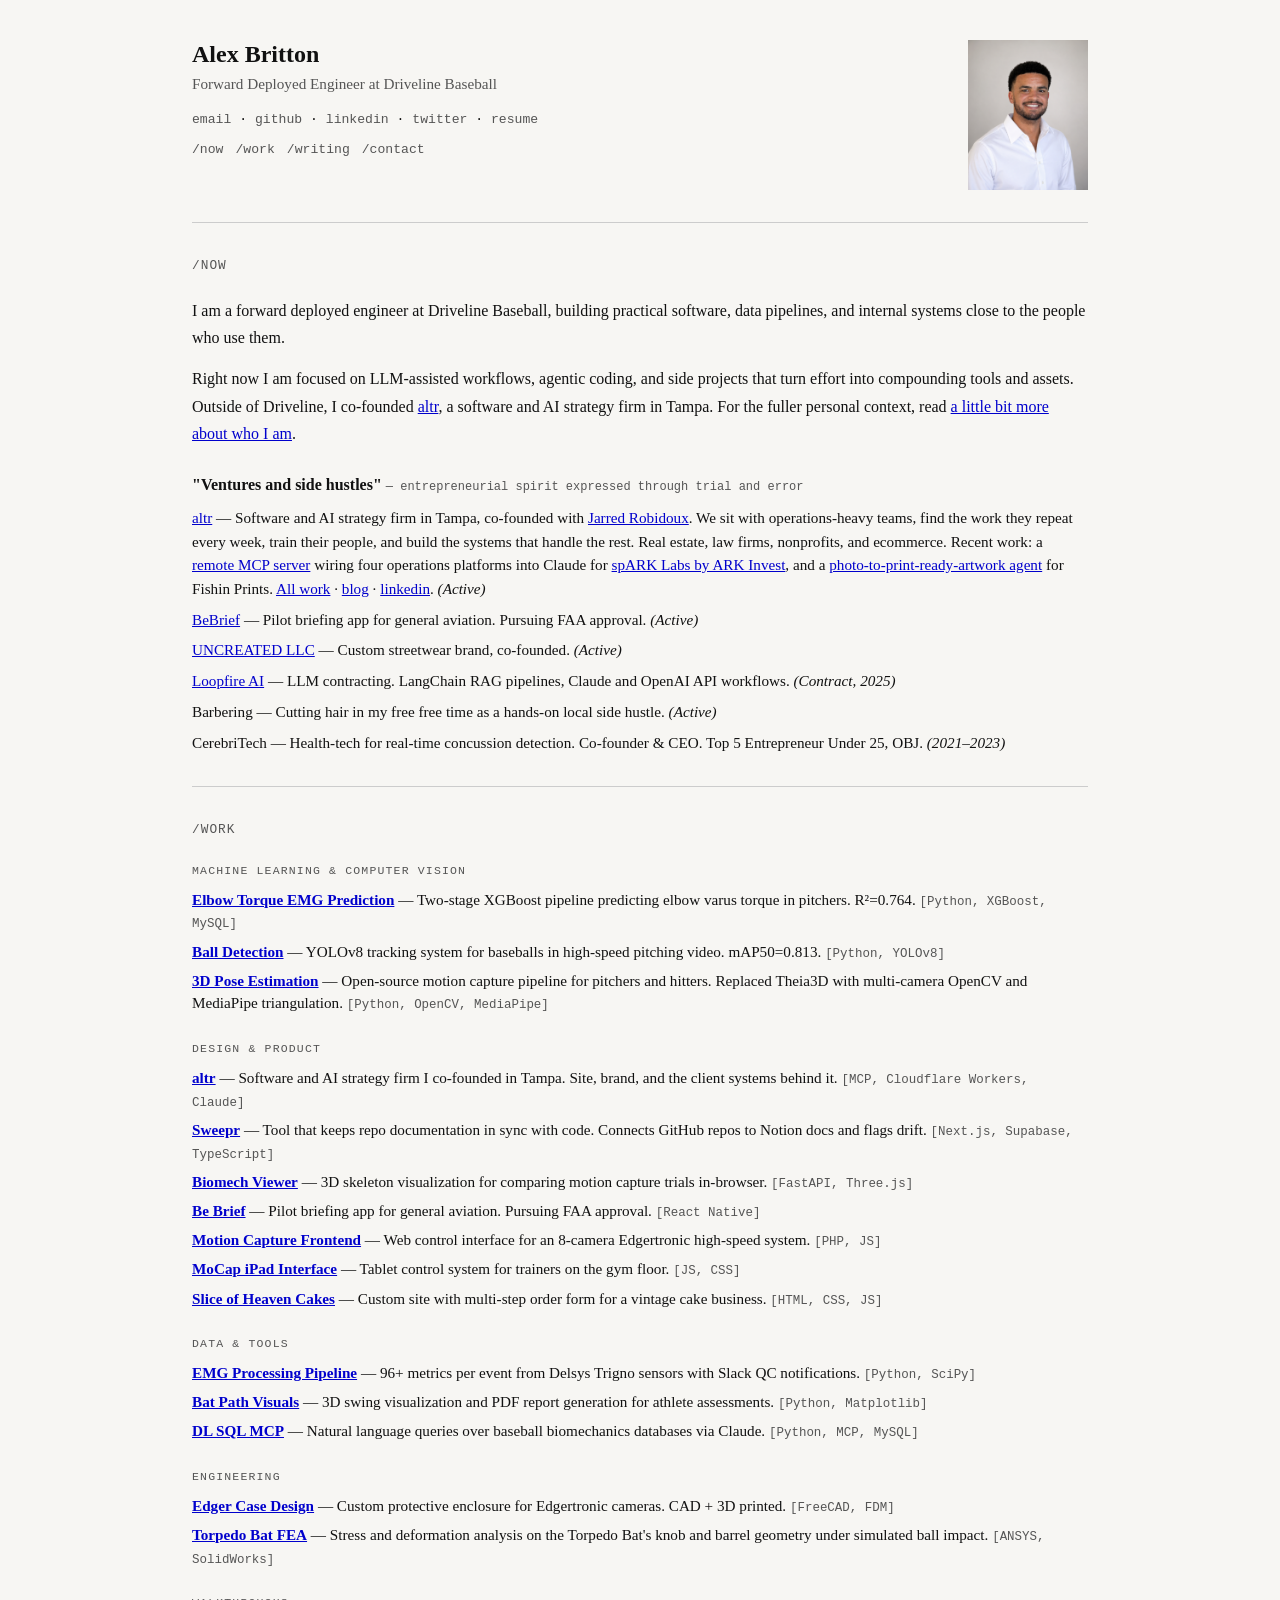
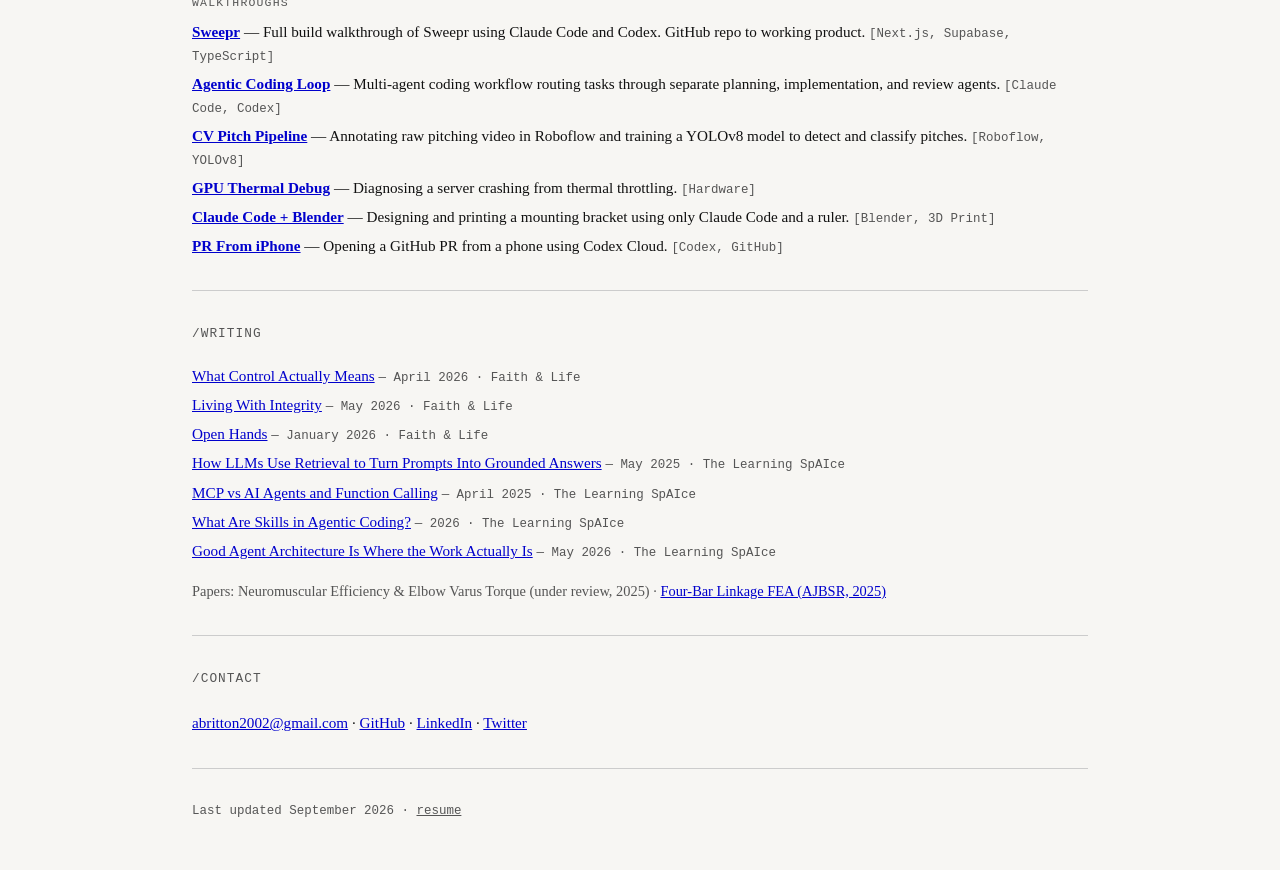
==== commit e8cb4c37: "Add altr to ventures and work sections altr goes at the top of the ventures list with links out to a" ====
--- a/index.html
+++ b/index.html
@@ -16,7 +16,7 @@
 
     <!-- SEO Meta Tags -->
     <meta name="description" content="Alex Britton - Forward Deployed Engineer at Driveline Baseball. Building user-friendly systems, surfacing insights, teaching what I learn, and using AI along the way.">
-    <meta name="keywords" content="Alex Britton, Forward Deployed Engineer, Driveline Baseball, Sports Technology, Biomechanics, Data Science, Machine Learning">
+    <meta name="keywords" content="Alex Britton, Forward Deployed Engineer, Driveline Baseball, altr, altrwork, AI consulting Tampa, Sports Technology, Biomechanics, Data Science, Machine Learning">
     <meta name="author" content="Alex Britton">
 
     <!-- Open Graph / Social Sharing -->
@@ -68,9 +68,10 @@
     <section id="now">
         <h2>/now</h2>
         <p>I am a forward deployed engineer at Driveline Baseball, building practical software, data pipelines, and internal systems close to the people who use them.</p>
-        <p>Right now I am focused on LLM-assisted workflows, agentic coding, and side projects that turn effort into compounding tools and assets. For the fuller personal context, read <a href="about.html">a little bit more about who I am</a>.</p>
+        <p>Right now I am focused on LLM-assisted workflows, agentic coding, and side projects that turn effort into compounding tools and assets. Outside of Driveline, I co-founded <a href="https://altrwork.com/" target="_blank" rel="noopener">altr</a>, a software and AI strategy firm in Tampa. For the fuller personal context, read <a href="about.html">a little bit more about who I am</a>.</p>
         <h3>"Ventures and side hustles" <span class="ventures-sub">— entrepreneurial spirit expressed through trial and error</span></h3>
         <ul class="ventures-list">
+            <li><a href="https://altrwork.com/" target="_blank" rel="noopener">altr</a> — Software and AI strategy firm in Tampa, co-founded with <a href="https://www.linkedin.com/in/jarred-robidoux-5ba65b196/" target="_blank" rel="noopener">Jarred Robidoux</a>. We sit with operations-heavy teams, find the work they repeat every week, train their people, and build the systems that handle the rest. Real estate, law firms, nonprofits, and ecommerce. Recent work: a <a href="https://altrwork.com/impact-spark-labs-mcp.html" target="_blank" rel="noopener">remote MCP server</a> wiring four operations platforms into Claude for <a href="https://altrwork.com/impact-spark-labs.html" target="_blank" rel="noopener">spARK Labs by ARK Invest</a>, and a <a href="https://altrwork.com/impact-fishin-prints.html" target="_blank" rel="noopener">photo-to-print-ready-artwork agent</a> for Fishin Prints. <a href="https://altrwork.com/impact-studies.html" target="_blank" rel="noopener">All work</a> · <a href="https://altrwork.com/tutorials.html" target="_blank" rel="noopener">blog</a> · <a href="https://www.linkedin.com/company/altrwork/" target="_blank" rel="noopener">linkedin</a>. <em>(Active)</em></li>
             <li><a href="https://flybebrief.com/" target="_blank" rel="noopener">BeBrief</a> — Pilot briefing app for general aviation. Pursuing FAA approval. <em>(Active)</em></li>
             <li><a href="https://uncreated.shop/" target="_blank" rel="noopener">UNCREATED LLC</a> — Custom streetwear brand, co-founded. <em>(Active)</em></li>
             <li><a href="https://loopfireai.com/#results" target="_blank" rel="noopener">Loopfire AI</a> — LLM contracting. LangChain RAG pipelines, Claude and OpenAI API workflows. <em>(Contract, 2025)</em></li>
@@ -96,6 +97,7 @@
         <div class="project-group">
             <span class="project-group-label">Design &amp; Product</span>
             <ul class="project-list">
+                <li><a href="#" data-project="20">altr</a> — Software and AI strategy firm I co-founded in Tampa. Site, brand, and the client systems behind it. <span class="tech">[MCP, Cloudflare Workers, Claude]</span></li>
                 <li><a href="#" data-project="19">Sweepr</a> — Tool that keeps repo documentation in sync with code. Connects GitHub repos to Notion docs and flags drift. <span class="tech">[Next.js, Supabase, TypeScript]</span></li>
                 <li><a href="#" data-project="18">Biomech Viewer</a> — 3D skeleton visualization for comparing motion capture trials in-browser. <span class="tech">[FastAPI, Three.js]</span></li>
                 <li><a href="#" data-project="10">Be Brief</a> — Pilot briefing app for general aviation. Pursuing FAA approval. <span class="tech">[React Native]</span></li>
@@ -165,7 +167,7 @@
 
     <hr>
 
-    <footer>Last updated May 2026 · <a href="content/alexbrittonresume.pdf" download>resume</a></footer>
+    <footer>Last updated September 2026 · <a href="content/alexbrittonresume.pdf" download>resume</a></footer>
 
 </div>
 
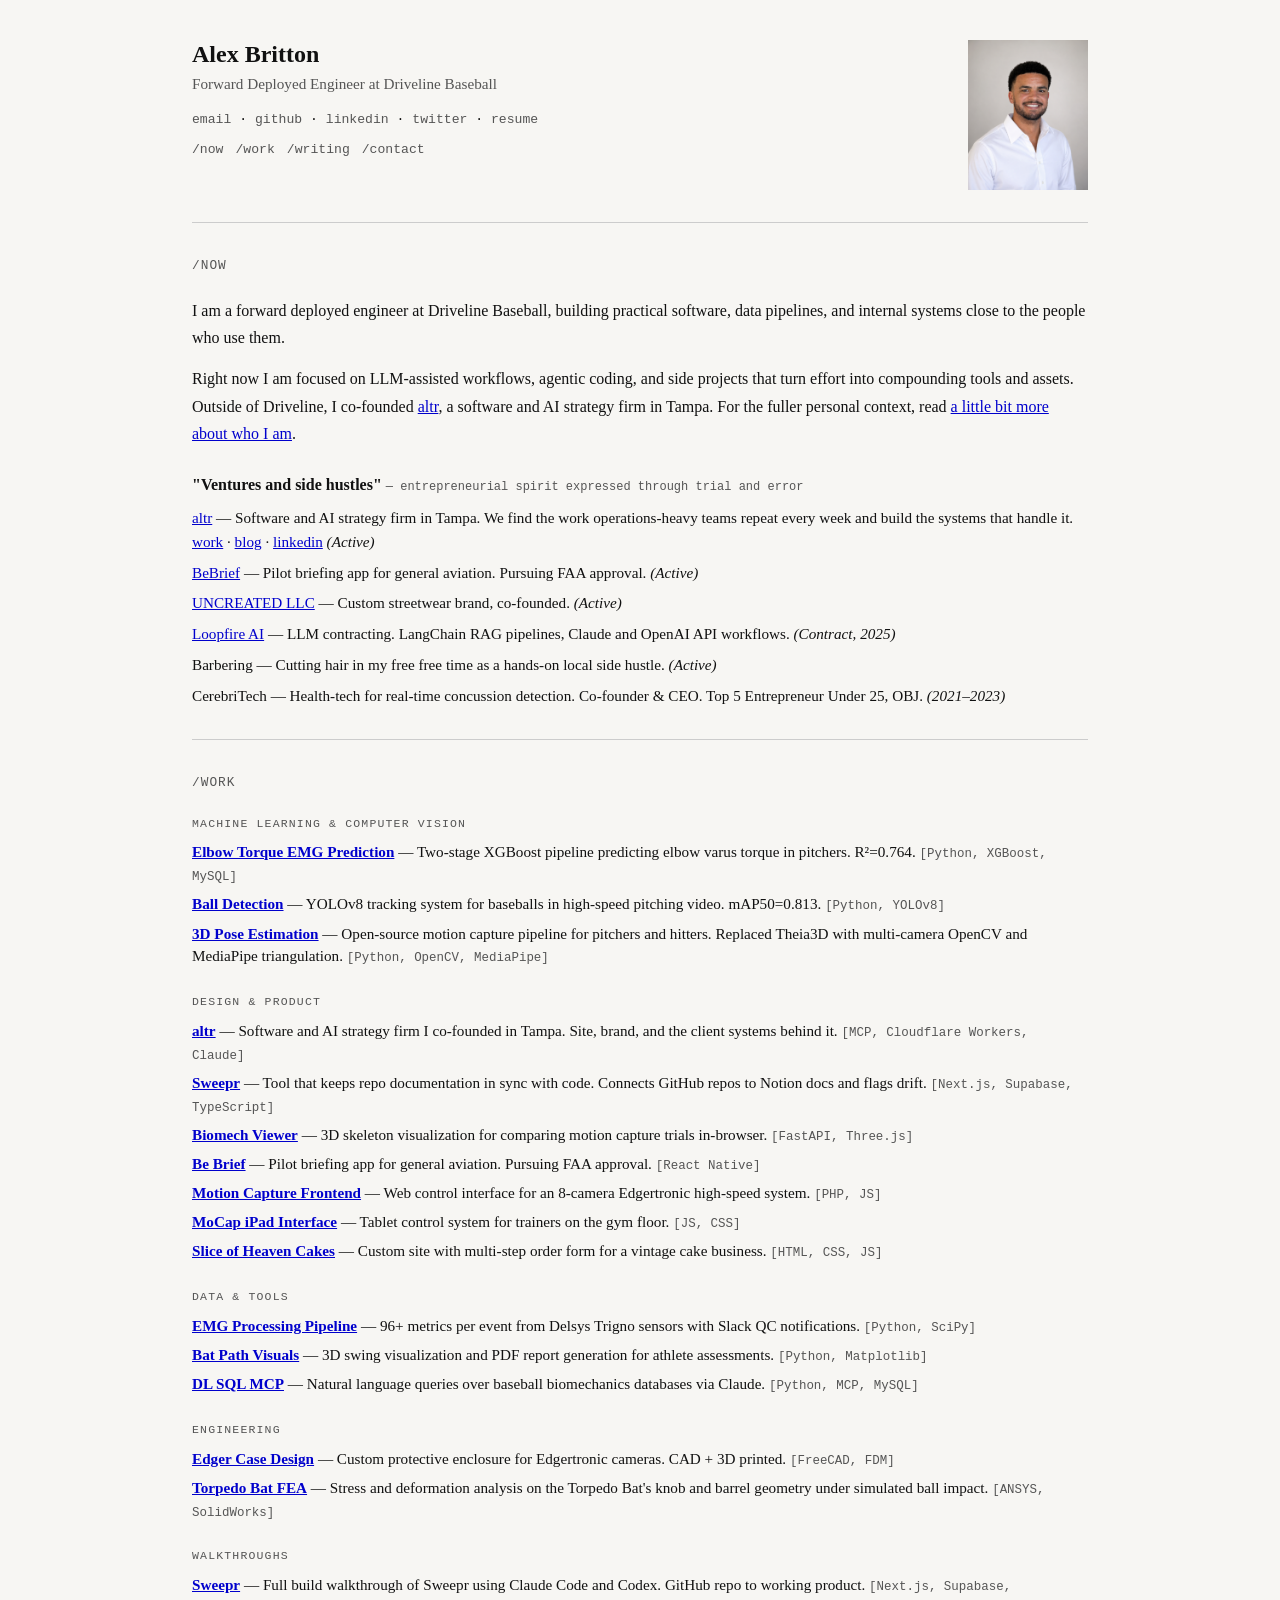
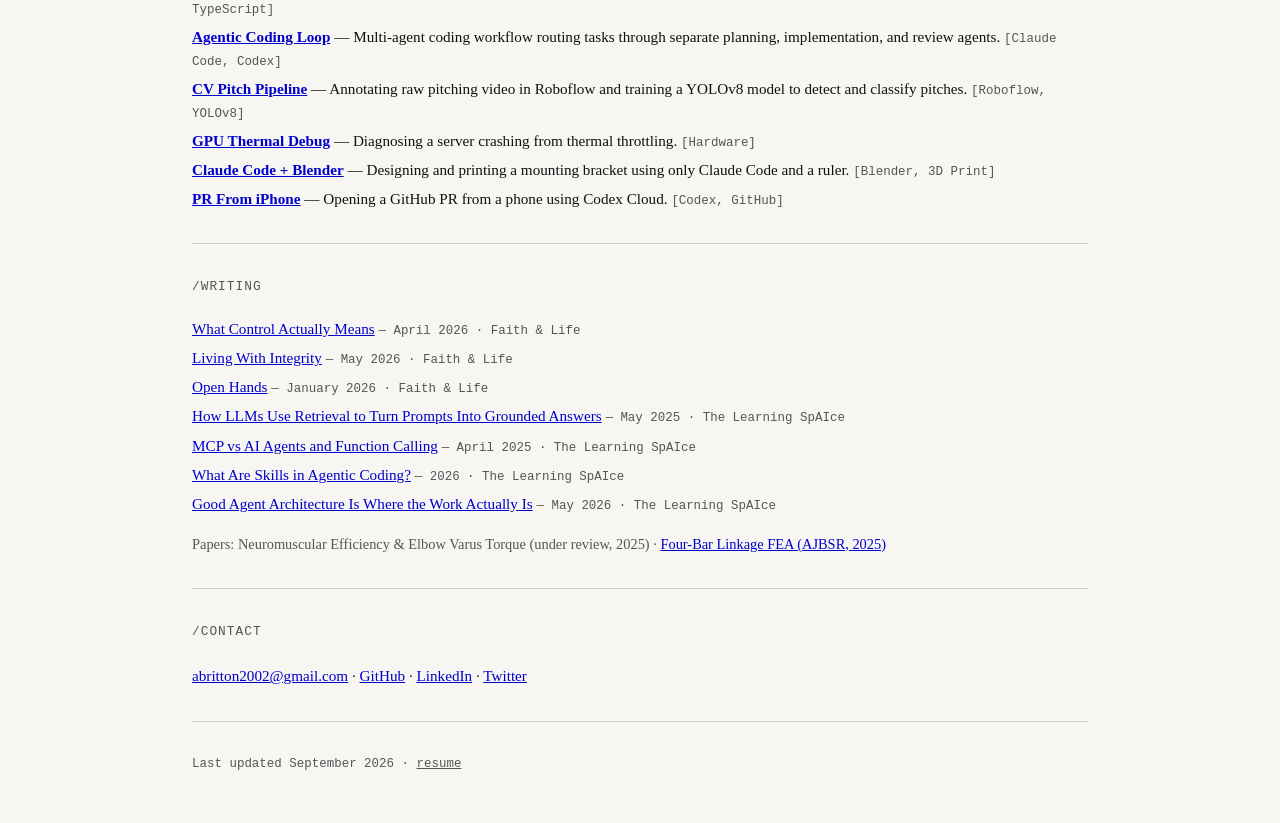
==== commit 100f8556: "Trim altr copy on ventures and project modal Cuts the ventures entry to two sentences plus links, dr" ====
--- a/index.html
+++ b/index.html
@@ -71,7 +71,7 @@
         <p>Right now I am focused on LLM-assisted workflows, agentic coding, and side projects that turn effort into compounding tools and assets. Outside of Driveline, I co-founded <a href="https://altrwork.com/" target="_blank" rel="noopener">altr</a>, a software and AI strategy firm in Tampa. For the fuller personal context, read <a href="about.html">a little bit more about who I am</a>.</p>
         <h3>"Ventures and side hustles" <span class="ventures-sub">— entrepreneurial spirit expressed through trial and error</span></h3>
         <ul class="ventures-list">
-            <li><a href="https://altrwork.com/" target="_blank" rel="noopener">altr</a> — Software and AI strategy firm in Tampa, co-founded with <a href="https://www.linkedin.com/in/jarred-robidoux-5ba65b196/" target="_blank" rel="noopener">Jarred Robidoux</a>. We sit with operations-heavy teams, find the work they repeat every week, train their people, and build the systems that handle the rest. Real estate, law firms, nonprofits, and ecommerce. Recent work: a <a href="https://altrwork.com/impact-spark-labs-mcp.html" target="_blank" rel="noopener">remote MCP server</a> wiring four operations platforms into Claude for <a href="https://altrwork.com/impact-spark-labs.html" target="_blank" rel="noopener">spARK Labs by ARK Invest</a>, and a <a href="https://altrwork.com/impact-fishin-prints.html" target="_blank" rel="noopener">photo-to-print-ready-artwork agent</a> for Fishin Prints. <a href="https://altrwork.com/impact-studies.html" target="_blank" rel="noopener">All work</a> · <a href="https://altrwork.com/tutorials.html" target="_blank" rel="noopener">blog</a> · <a href="https://www.linkedin.com/company/altrwork/" target="_blank" rel="noopener">linkedin</a>. <em>(Active)</em></li>
+            <li><a href="https://altrwork.com/" target="_blank" rel="noopener">altr</a> — Software and AI strategy firm in Tampa. We find the work operations-heavy teams repeat every week and build the systems that handle it. <a href="https://altrwork.com/impact-studies.html" target="_blank" rel="noopener">work</a> · <a href="https://altrwork.com/tutorials.html" target="_blank" rel="noopener">blog</a> · <a href="https://www.linkedin.com/company/altrwork/" target="_blank" rel="noopener">linkedin</a> <em>(Active)</em></li>
             <li><a href="https://flybebrief.com/" target="_blank" rel="noopener">BeBrief</a> — Pilot briefing app for general aviation. Pursuing FAA approval. <em>(Active)</em></li>
             <li><a href="https://uncreated.shop/" target="_blank" rel="noopener">UNCREATED LLC</a> — Custom streetwear brand, co-founded. <em>(Active)</em></li>
             <li><a href="https://loopfireai.com/#results" target="_blank" rel="noopener">Loopfire AI</a> — LLM contracting. LangChain RAG pipelines, Claude and OpenAI API workflows. <em>(Contract, 2025)</em></li>
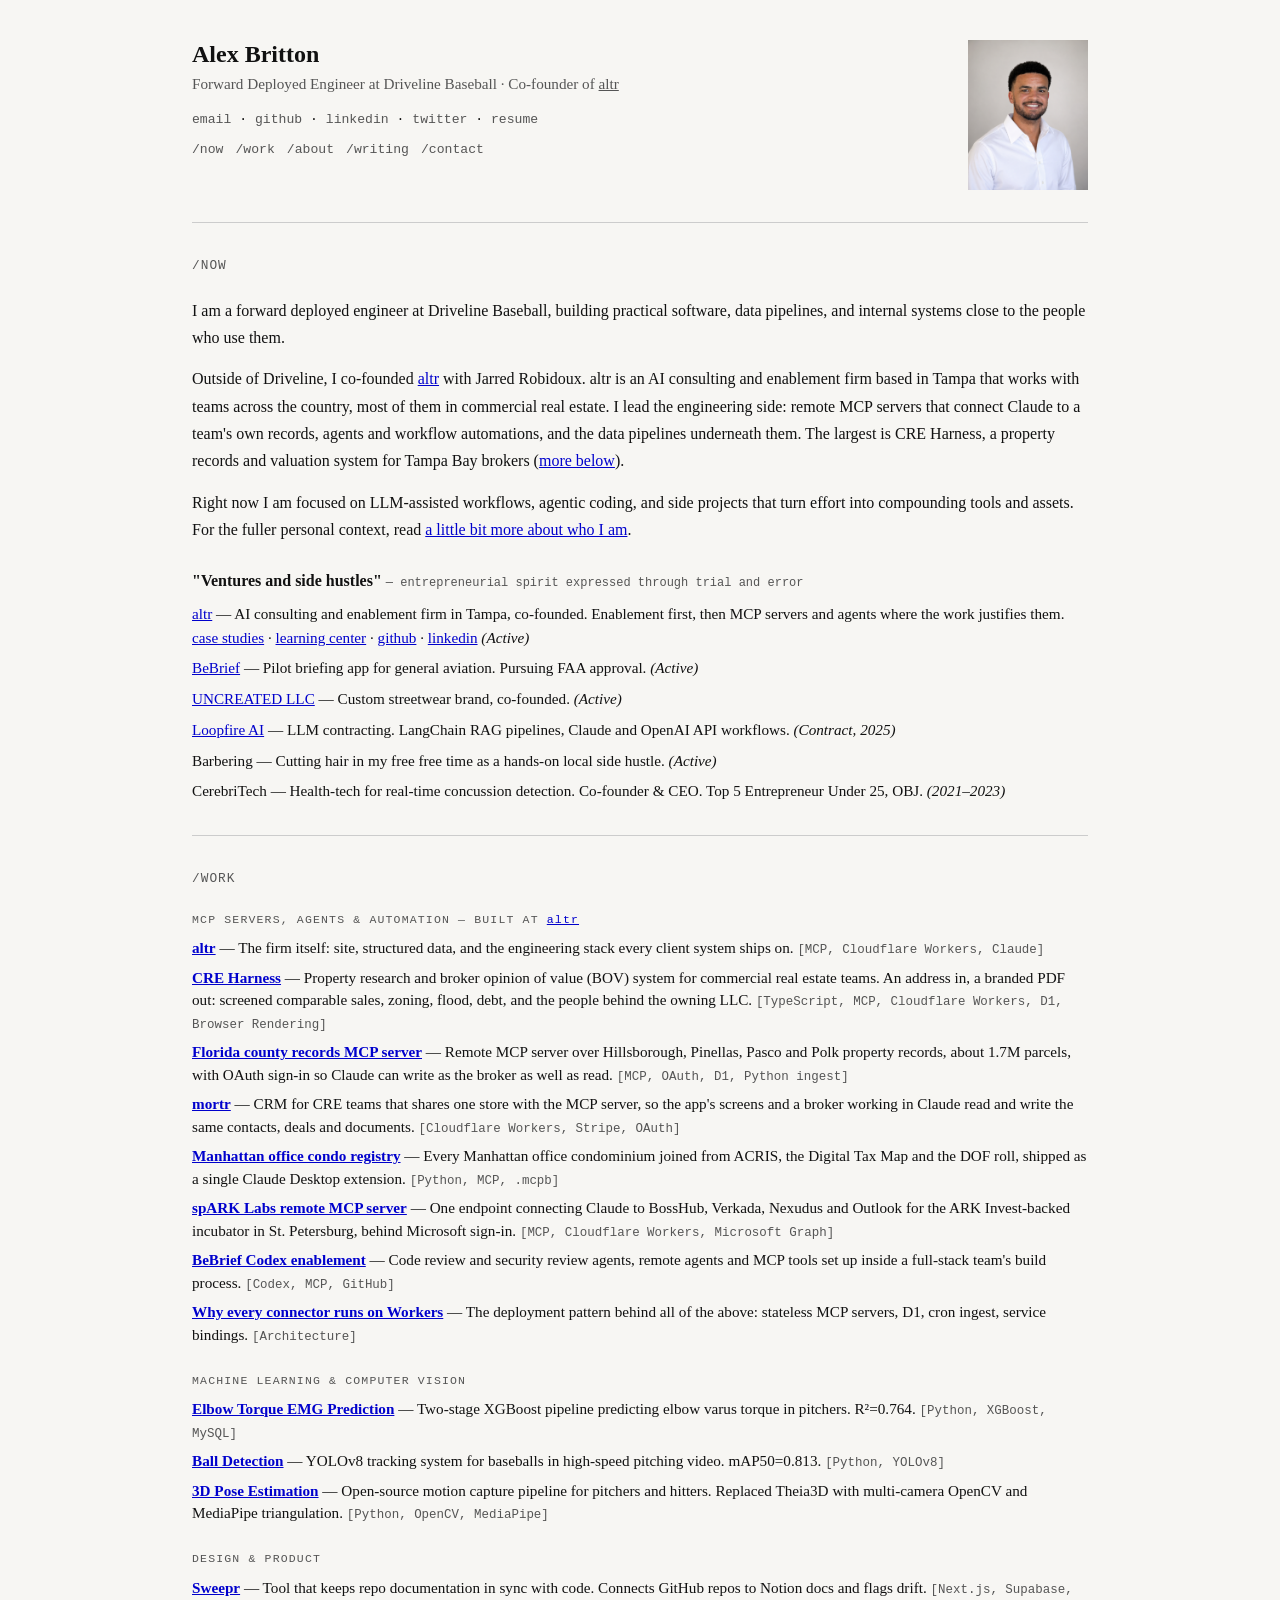
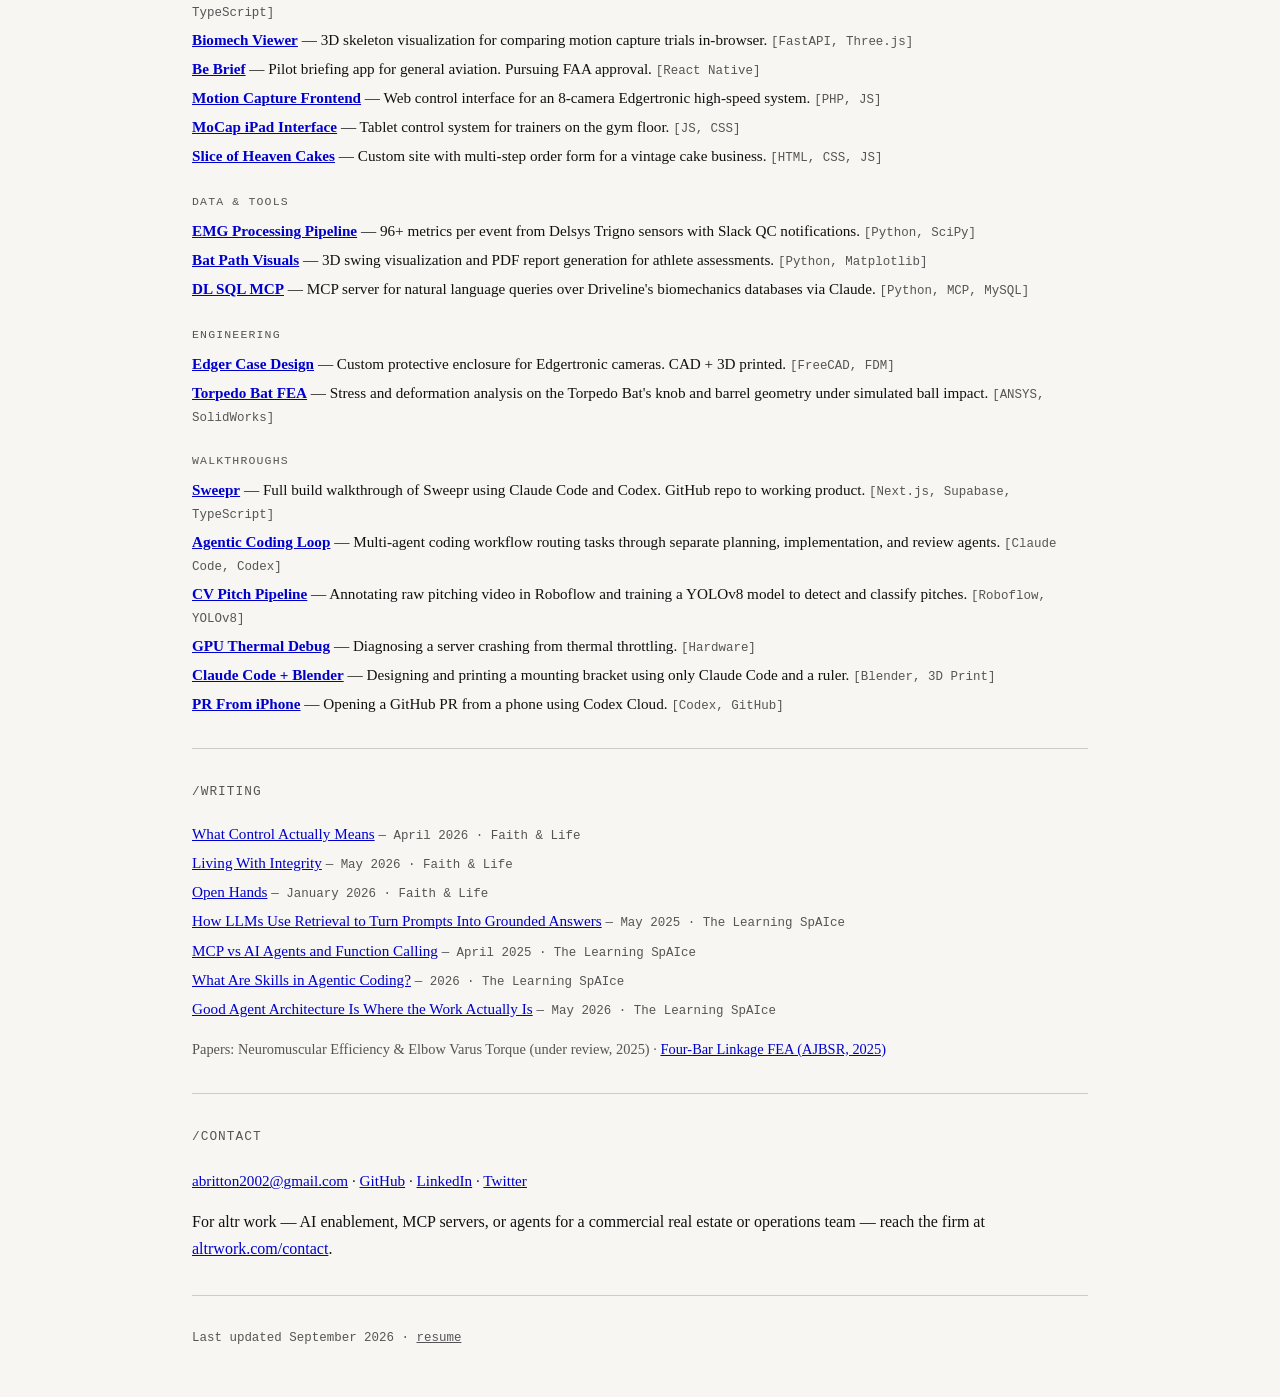
==== commit d1fd21a5: "Connect Alex Britton and altr across the site for search and AI discovery Person + Organization JSON" ====
--- a/index.html
+++ b/index.html
@@ -3,7 +3,7 @@
 <head>
     <meta charset="UTF-8">
     <meta name="viewport" content="width=device-width, initial-scale=1.0">
-    <title>Alex Britton | Forward Deployed Engineer</title>
+    <title>Alex Britton | Forward Deployed Engineer, Co-founder of altr</title>
 
     <!-- Google tag (gtag.js) -->
     <script async src="https://www.googletagmanager.com/gtag/js?id=G-R8CKWD8E4X"></script>
@@ -15,29 +15,134 @@
     </script>
 
     <!-- SEO Meta Tags -->
-    <meta name="description" content="Alex Britton - Forward Deployed Engineer at Driveline Baseball. Building user-friendly systems, surfacing insights, teaching what I learn, and using AI along the way.">
-    <meta name="keywords" content="Alex Britton, Forward Deployed Engineer, Driveline Baseball, altr, altrwork, AI consulting Tampa, Sports Technology, Biomechanics, Data Science, Machine Learning">
+    <meta name="description" content="Alex Britton is a forward deployed engineer at Driveline Baseball and co-founder of altr, a Tampa AI consulting and enablement firm. MCP servers, AI agents, workflow automation and data engineering, much of it for commercial real estate.">
+    <meta name="keywords" content="Alex Britton, altr, altrwork, forward deployed engineer, MCP servers, AI agents, Claude, workflow automation, commercial real estate, Driveline Baseball, biomechanics">
     <meta name="author" content="Alex Britton">
 
     <!-- Open Graph / Social Sharing -->
-    <meta property="og:type" content="website">
+    <meta property="og:type" content="profile">
+    <meta property="og:site_name" content="Alex Britton">
+    <meta property="profile:first_name" content="Alex">
+    <meta property="profile:last_name" content="Britton">
     <meta property="og:url" content="https://alexbbritton.com/">
-    <meta property="og:title" content="Alex Britton | Forward Deployed Engineer">
-    <meta property="og:description" content="Building user-friendly systems, surfacing insights, teaching what I learn, and using AI along the way.">
+    <meta property="og:title" content="Alex Britton | Forward Deployed Engineer, Co-founder of altr">
+    <meta property="og:description" content="Forward deployed engineer at Driveline Baseball and co-founder of altr in Tampa. MCP servers, AI agents, workflow automation and data pipelines.">
+    <meta property="og:image:alt" content="Alex Britton monogram">
     <meta property="og:image" content="https://alexbbritton.com/content/ab-logo.png">
 
     <!-- Twitter Card -->
     <meta name="twitter:card" content="summary">
     <meta name="twitter:site" content="@alexbbritton22">
-    <meta name="twitter:title" content="Alex Britton | Forward Deployed Engineer">
-    <meta name="twitter:description" content="Building user-friendly systems, surfacing insights, teaching what I learn, and using AI along the way.">
+    <meta name="twitter:title" content="Alex Britton | Forward Deployed Engineer, Co-founder of altr">
+    <meta name="twitter:description" content="Forward deployed engineer at Driveline Baseball and co-founder of altr in Tampa. MCP servers, AI agents, workflow automation and data pipelines.">
+    <meta name="twitter:creator" content="@alexbbritton22">
     <meta name="twitter:image" content="https://alexbbritton.com/content/ab-logo.png">
 
     <!-- Canonical URL -->
     <link rel="canonical" href="https://alexbbritton.com/">
+    <link rel="me" href="https://github.com/abritton2002">
+    <link rel="me" href="https://www.linkedin.com/in/alexander-britton-0bb687205/">
+    <link rel="me" href="https://x.com/alexbbritton22">
+    <link rel="alternate" type="text/plain" href="https://alexbbritton.com/llms.txt" title="llms.txt">
+    <link rel="sitemap" type="application/xml" href="https://alexbbritton.com/sitemap.xml">
     <link rel="icon" href="favicon.svg" type="image/svg+xml">
     <link rel="stylesheet" href="styles.css">
     <script async src="https://platform.twitter.com/widgets.js" charset="utf-8"></script>
+    <!-- Structured data: Alex Britton, altr, and how they connect -->
+    <script type="application/ld+json">
+    {
+      "@context": "https://schema.org",
+      "@graph": [
+        {
+          "@type": "Person",
+          "@id": "https://alexbbritton.com/#person",
+          "name": "Alex Britton",
+          "alternateName": "Alexander Britton",
+          "url": "https://alexbbritton.com/",
+          "image": "https://alexbbritton.com/content/headshot.png",
+          "email": "mailto:abritton2002@gmail.com",
+          "jobTitle": ["Co-founder", "Forward Deployed Engineer"],
+          "description": "Engineer. Co-founder of altr (altrwork.com), a Tampa-based AI consulting and enablement firm, and forward deployed engineer at Driveline Baseball. Builds MCP servers, AI agents, workflow automation and data pipelines, with a focus on commercial real estate.",
+          "worksFor": [
+            { "@id": "https://altrwork.com/#business" },
+            { "@type": "Organization", "name": "Driveline Baseball", "url": "https://www.drivelinebaseball.com/" }
+          ],
+          "hasOccupation": [
+            {
+              "@type": "Occupation",
+              "name": "Co-founder and engineer, altr",
+              "occupationLocation": { "@type": "City", "name": "Tampa, Florida" },
+              "skills": "MCP servers, AI agents, Claude, workflow automation, data engineering, Cloudflare Workers"
+            },
+            {
+              "@type": "Occupation",
+              "name": "Forward Deployed Engineer, Driveline Baseball",
+              "skills": "biomechanics data pipelines, computer vision, machine learning, internal tools"
+            }
+          ],
+          "alumniOf": { "@type": "CollegeOrUniversity", "name": "Embry-Riddle Aeronautical University", "url": "https://erau.edu/" },
+          "knowsAbout": [
+            "Model Context Protocol (MCP)",
+            "MCP servers",
+            "AI agents",
+            "Claude",
+            "Claude Code",
+            "agentic coding",
+            "workflow automation",
+            "retrieval-augmented generation (RAG)",
+            "data engineering",
+            "Cloudflare Workers",
+            "AI for commercial real estate",
+            "broker opinion of value (BOV)",
+            "Florida property appraiser data",
+            "computer vision",
+            "machine learning",
+            "sports biomechanics"
+          ],
+          "sameAs": [
+            "https://altrwork.com/about.html#alex-britton",
+            "https://www.linkedin.com/in/alexander-britton-0bb687205/",
+            "https://github.com/abritton2002",
+            "https://x.com/alexbbritton22"
+          ]
+        },
+        {
+          "@type": "Organization",
+          "@id": "https://altrwork.com/#business",
+          "name": "altr",
+          "legalName": "Uncreated LLC",
+          "url": "https://altrwork.com/",
+          "logo": "https://altrwork.com/altr-brand-assets/assets/logo-no-background.png",
+          "description": "AI consulting and enablement firm based in Tampa, Florida, working with teams nationwide. Focus on commercial real estate: Claude enablement, MCP servers, AI agents and workflow automation.",
+          "disambiguatingDescription": "altr (altrwork.com) is an AI consulting and enablement firm based in Tampa, Florida. It is not ALTR, the data security company at altr.com.",
+          "founder": [
+            { "@id": "https://alexbbritton.com/#person" },
+            { "@type": "Person", "@id": "https://altrwork.com/about.html#jarred-robidoux", "name": "Jarred Robidoux" }
+          ],
+          "sameAs": [
+            "https://www.linkedin.com/company/altrwork/",
+            "https://github.com/altrwork"
+          ]
+        },
+        {
+          "@type": "WebSite",
+          "@id": "https://alexbbritton.com/#website",
+          "url": "https://alexbbritton.com/",
+          "name": "Alex Britton",
+          "publisher": { "@id": "https://alexbbritton.com/#person" }
+        },
+        {
+          "@type": "ProfilePage",
+          "@id": "https://alexbbritton.com/#profilepage",
+          "url": "https://alexbbritton.com/",
+          "name": "Alex Britton | Forward Deployed Engineer, Co-founder of altr",
+          "isPartOf": { "@id": "https://alexbbritton.com/#website" },
+          "mainEntity": { "@id": "https://alexbbritton.com/#person" },
+          "dateModified": "2026-09-29"
+        }
+      ]
+    }
+    </script>
 </head>
 <body>
 <div class="page">
@@ -45,17 +150,18 @@
     <header class="site-header">
         <div class="header-left">
             <h1 class="site-name"><a href="#">Alex Britton</a></h1>
-            <p class="site-tagline">Forward Deployed Engineer at Driveline Baseball</p>
+            <p class="site-tagline">Forward Deployed Engineer at Driveline Baseball · Co-founder of <a href="https://altrwork.com/">altr</a></p>
             <p class="header-links">
                 <a href="mailto:abritton2002@gmail.com">email</a> ·
-                <a href="https://github.com/abritton2002" target="_blank" rel="noopener noreferrer">github</a> ·
-                <a href="https://www.linkedin.com/in/alexander-britton-0bb687205/" target="_blank" rel="noopener noreferrer">linkedin</a> ·
-                <a href="https://x.com/alexbbritton22" target="_blank" rel="noopener noreferrer">twitter</a> ·
+                <a href="https://github.com/abritton2002" target="_blank" rel="me noopener noreferrer">github</a> ·
+                <a href="https://www.linkedin.com/in/alexander-britton-0bb687205/" target="_blank" rel="me noopener noreferrer">linkedin</a> ·
+                <a href="https://x.com/alexbbritton22" target="_blank" rel="me noopener noreferrer">twitter</a> ·
                 <a href="content/alexbrittonresume.pdf" download>resume</a>
             </p>
             <nav class="site-nav">
                 <a href="#now">/now</a>
                 <a href="#work">/work</a>
+                <a href="about.html">/about</a>
                 <a href="#writing">/writing</a>
                 <a href="#contact">/contact</a>
             </nav>
@@ -68,10 +174,11 @@
     <section id="now">
         <h2>/now</h2>
         <p>I am a forward deployed engineer at Driveline Baseball, building practical software, data pipelines, and internal systems close to the people who use them.</p>
-        <p>Right now I am focused on LLM-assisted workflows, agentic coding, and side projects that turn effort into compounding tools and assets. Outside of Driveline, I co-founded <a href="https://altrwork.com/" target="_blank" rel="noopener">altr</a>, a software and AI strategy firm in Tampa. For the fuller personal context, read <a href="about.html">a little bit more about who I am</a>.</p>
+        <p>Outside of Driveline, I co-founded <a href="https://altrwork.com/">altr</a> with Jarred Robidoux. altr is an AI consulting and enablement firm based in Tampa that works with teams across the country, most of them in commercial real estate. I lead the engineering side: remote MCP servers that connect Claude to a team's own records, agents and workflow automations, and the data pipelines underneath them. The largest is CRE Harness, a property records and valuation system for Tampa Bay brokers (<a href="#altr-work">more below</a>).</p>
+        <p>Right now I am focused on LLM-assisted workflows, agentic coding, and side projects that turn effort into compounding tools and assets. For the fuller personal context, read <a href="about.html">a little bit more about who I am</a>.</p>
         <h3>"Ventures and side hustles" <span class="ventures-sub">— entrepreneurial spirit expressed through trial and error</span></h3>
         <ul class="ventures-list">
-            <li><a href="https://altrwork.com/" target="_blank" rel="noopener">altr</a> — Software and AI strategy firm in Tampa. We find the work operations-heavy teams repeat every week and build the systems that handle it. <a href="https://altrwork.com/impact-studies.html" target="_blank" rel="noopener">work</a> · <a href="https://altrwork.com/tutorials.html" target="_blank" rel="noopener">blog</a> · <a href="https://www.linkedin.com/company/altrwork/" target="_blank" rel="noopener">linkedin</a> <em>(Active)</em></li>
+            <li><a href="https://altrwork.com/">altr</a> — AI consulting and enablement firm in Tampa, co-founded. Enablement first, then MCP servers and agents where the work justifies them. <a href="https://altrwork.com/case-studies.html">case studies</a> · <a href="https://altrwork.com/learn.html">learning center</a> · <a href="https://github.com/altrwork" target="_blank" rel="noopener">github</a> · <a href="https://www.linkedin.com/company/altrwork/" target="_blank" rel="noopener">linkedin</a> <em>(Active)</em></li>
             <li><a href="https://flybebrief.com/" target="_blank" rel="noopener">BeBrief</a> — Pilot briefing app for general aviation. Pursuing FAA approval. <em>(Active)</em></li>
             <li><a href="https://uncreated.shop/" target="_blank" rel="noopener">UNCREATED LLC</a> — Custom streetwear brand, co-founded. <em>(Active)</em></li>
             <li><a href="https://loopfireai.com/#results" target="_blank" rel="noopener">Loopfire AI</a> — LLM contracting. LangChain RAG pipelines, Claude and OpenAI API workflows. <em>(Contract, 2025)</em></li>
@@ -85,6 +192,20 @@
     <section id="work">
         <h2>/work</h2>
 
+        <div class="project-group" id="altr-work">
+            <span class="project-group-label">MCP Servers, Agents &amp; Automation — built at <a href="https://altrwork.com/" style="text-transform: none">altr</a></span>
+            <ul class="project-list">
+                <li><a href="#" data-project="20">altr</a> — The firm itself: site, structured data, and the engineering stack every client system ships on. <span class="tech">[MCP, Cloudflare Workers, Claude]</span></li>
+                <li><a href="https://altrwork.com/impact-real-estate-property-intelligence.html">CRE Harness</a> — Property research and broker opinion of value (BOV) system for commercial real estate teams. An address in, a branded PDF out: screened comparable sales, zoning, flood, debt, and the people behind the owning LLC. <span class="tech">[TypeScript, MCP, Cloudflare Workers, D1, Browser Rendering]</span></li>
+                <li><a href="https://altrwork.com/impact-cre-county-records-connector.html">Florida county records MCP server</a> — Remote MCP server over Hillsborough, Pinellas, Pasco and Polk property records, about 1.7M parcels, with OAuth sign-in so Claude can write as the broker as well as read. <span class="tech">[MCP, OAuth, D1, Python ingest]</span></li>
+                <li><a href="https://altrwork.com/mortr.html">mortr</a> — CRM for CRE teams that shares one store with the MCP server, so the app's screens and a broker working in Claude read and write the same contacts, deals and documents. <span class="tech">[Cloudflare Workers, Stripe, OAuth]</span></li>
+                <li><a href="https://altrwork.com/impact-manhattan-office-condo-registry.html">Manhattan office condo registry</a> — Every Manhattan office condominium joined from ACRIS, the Digital Tax Map and the DOF roll, shipped as a single Claude Desktop extension. <span class="tech">[Python, MCP, .mcpb]</span></li>
+                <li><a href="https://altrwork.com/impact-spark-labs-mcp.html">spARK Labs remote MCP server</a> — One endpoint connecting Claude to BossHub, Verkada, Nexudus and Outlook for the ARK Invest-backed incubator in St. Petersburg, behind Microsoft sign-in. <span class="tech">[MCP, Cloudflare Workers, Microsoft Graph]</span></li>
+                <li><a href="https://altrwork.com/impact-bebrief.html">BeBrief Codex enablement</a> — Code review and security review agents, remote agents and MCP tools set up inside a full-stack team's build process. <span class="tech">[Codex, MCP, GitHub]</span></li>
+                <li><a href="https://altrwork.com/impact-cloudflare-workers-architecture.html">Why every connector runs on Workers</a> — The deployment pattern behind all of the above: stateless MCP servers, D1, cron ingest, service bindings. <span class="tech">[Architecture]</span></li>
+            </ul>
+        </div>
+
         <div class="project-group">
             <span class="project-group-label">Machine Learning &amp; Computer Vision</span>
             <ul class="project-list">
@@ -97,7 +218,6 @@
         <div class="project-group">
             <span class="project-group-label">Design &amp; Product</span>
             <ul class="project-list">
-                <li><a href="#" data-project="20">altr</a> — Software and AI strategy firm I co-founded in Tampa. Site, brand, and the client systems behind it. <span class="tech">[MCP, Cloudflare Workers, Claude]</span></li>
                 <li><a href="#" data-project="19">Sweepr</a> — Tool that keeps repo documentation in sync with code. Connects GitHub repos to Notion docs and flags drift. <span class="tech">[Next.js, Supabase, TypeScript]</span></li>
                 <li><a href="#" data-project="18">Biomech Viewer</a> — 3D skeleton visualization for comparing motion capture trials in-browser. <span class="tech">[FastAPI, Three.js]</span></li>
                 <li><a href="#" data-project="10">Be Brief</a> — Pilot briefing app for general aviation. Pursuing FAA approval. <span class="tech">[React Native]</span></li>
@@ -112,7 +232,7 @@
             <ul class="project-list">
                 <li><a href="#" data-project="2">EMG Processing Pipeline</a> — 96+ metrics per event from Delsys Trigno sensors with Slack QC notifications. <span class="tech">[Python, SciPy]</span></li>
                 <li><a href="#" data-project="4">Bat Path Visuals</a> — 3D swing visualization and PDF report generation for athlete assessments. <span class="tech">[Python, Matplotlib]</span></li>
-                <li><a href="#" data-project="5">DL SQL MCP</a> — Natural language queries over baseball biomechanics databases via Claude. <span class="tech">[Python, MCP, MySQL]</span></li>
+                <li><a href="#" data-project="5">DL SQL MCP</a> — MCP server for natural language queries over Driveline's biomechanics databases via Claude. <span class="tech">[Python, MCP, MySQL]</span></li>
             </ul>
         </div>
 
@@ -159,9 +279,11 @@
         <h2>/contact</h2>
         <p class="contact-links">
             <a href="mailto:abritton2002@gmail.com">abritton2002@gmail.com</a> ·
-            <a href="https://github.com/abritton2002" target="_blank" rel="noopener noreferrer">GitHub</a> ·
-            <a href="https://www.linkedin.com/in/alexander-britton-0bb687205/" target="_blank" rel="noopener noreferrer">LinkedIn</a> ·
-            <a href="https://x.com/alexbbritton22" target="_blank" rel="noopener noreferrer">Twitter</a>
+            <a href="https://github.com/abritton2002" target="_blank" rel="me noopener noreferrer">GitHub</a> ·
+            <a href="https://www.linkedin.com/in/alexander-britton-0bb687205/" target="_blank" rel="me noopener noreferrer">LinkedIn</a> ·
+            <a href="https://x.com/alexbbritton22" target="_blank" rel="me noopener noreferrer">Twitter</a>
+        </p>
+        <p>For altr work — AI enablement, MCP servers, or agents for a commercial real estate or operations team — reach the firm at <a href="https://altrwork.com/contact.html">altrwork.com/contact</a>.
         </p>
     </section>
 
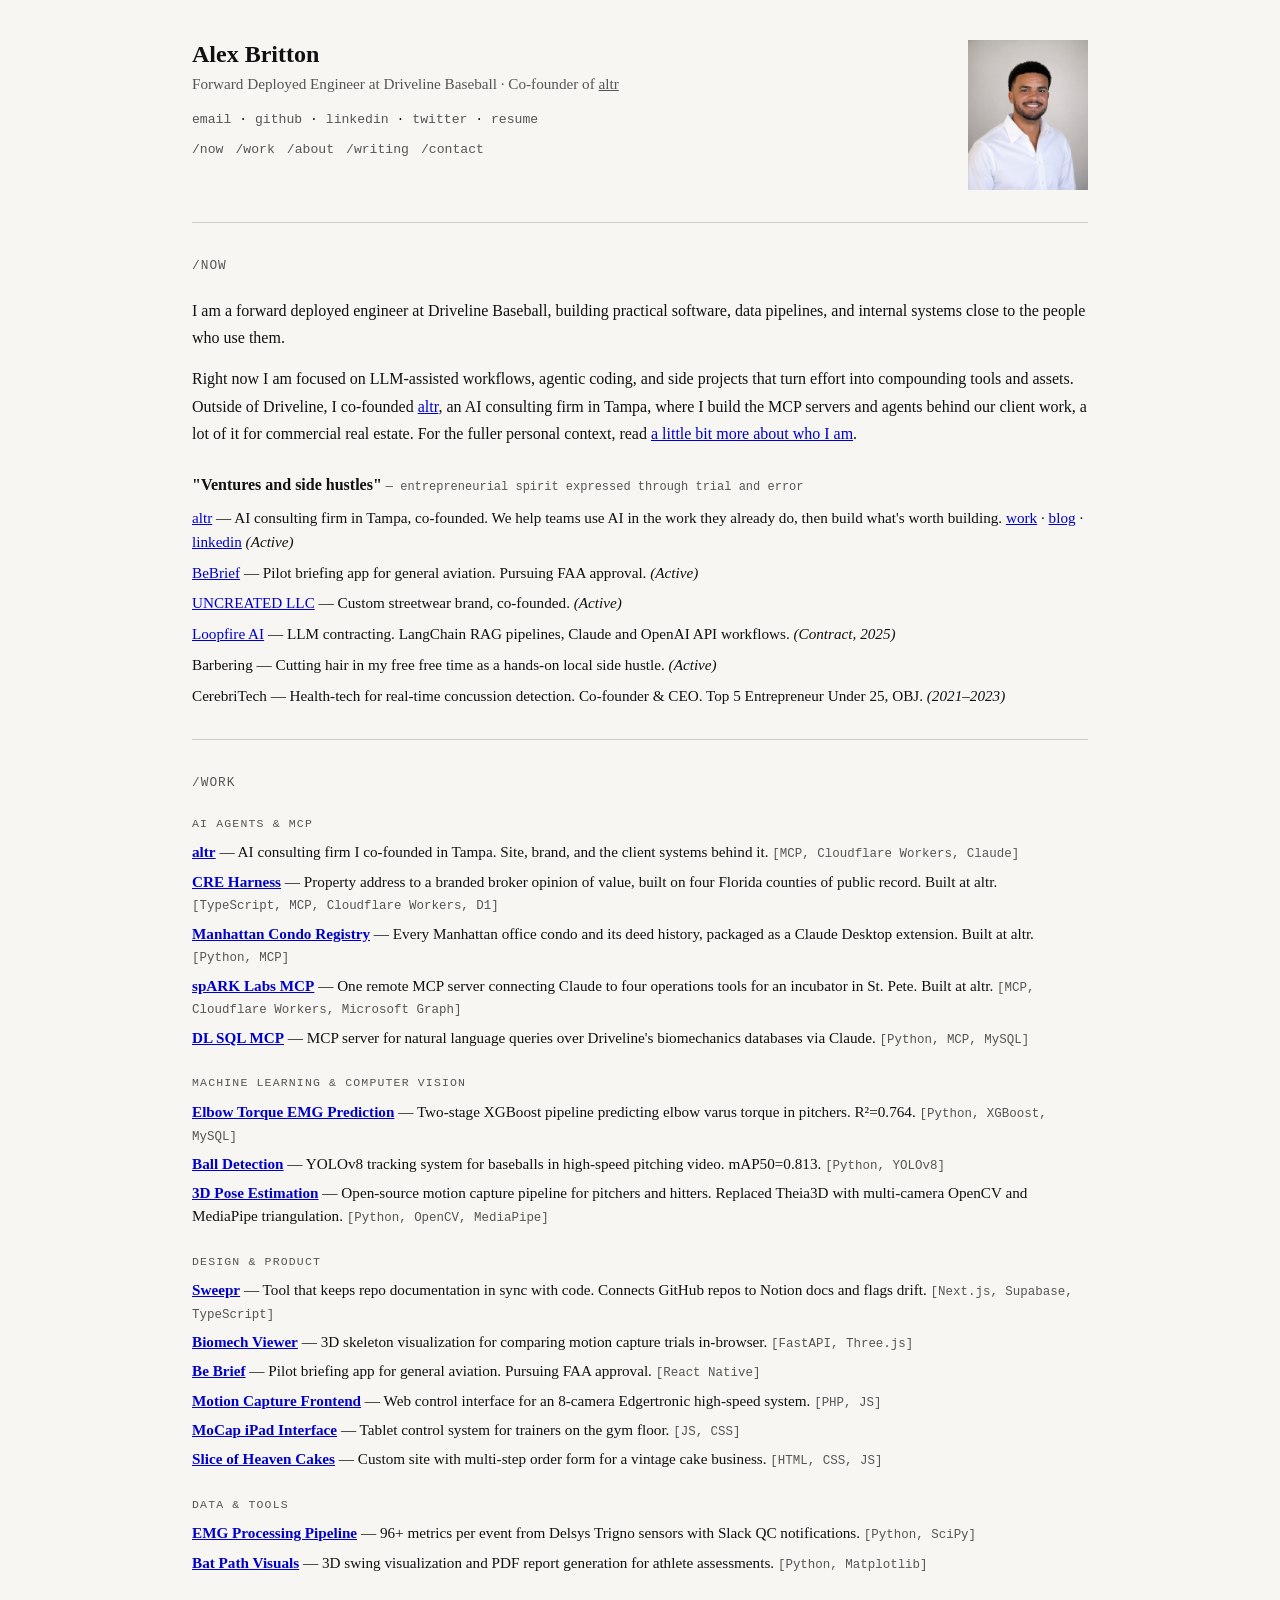
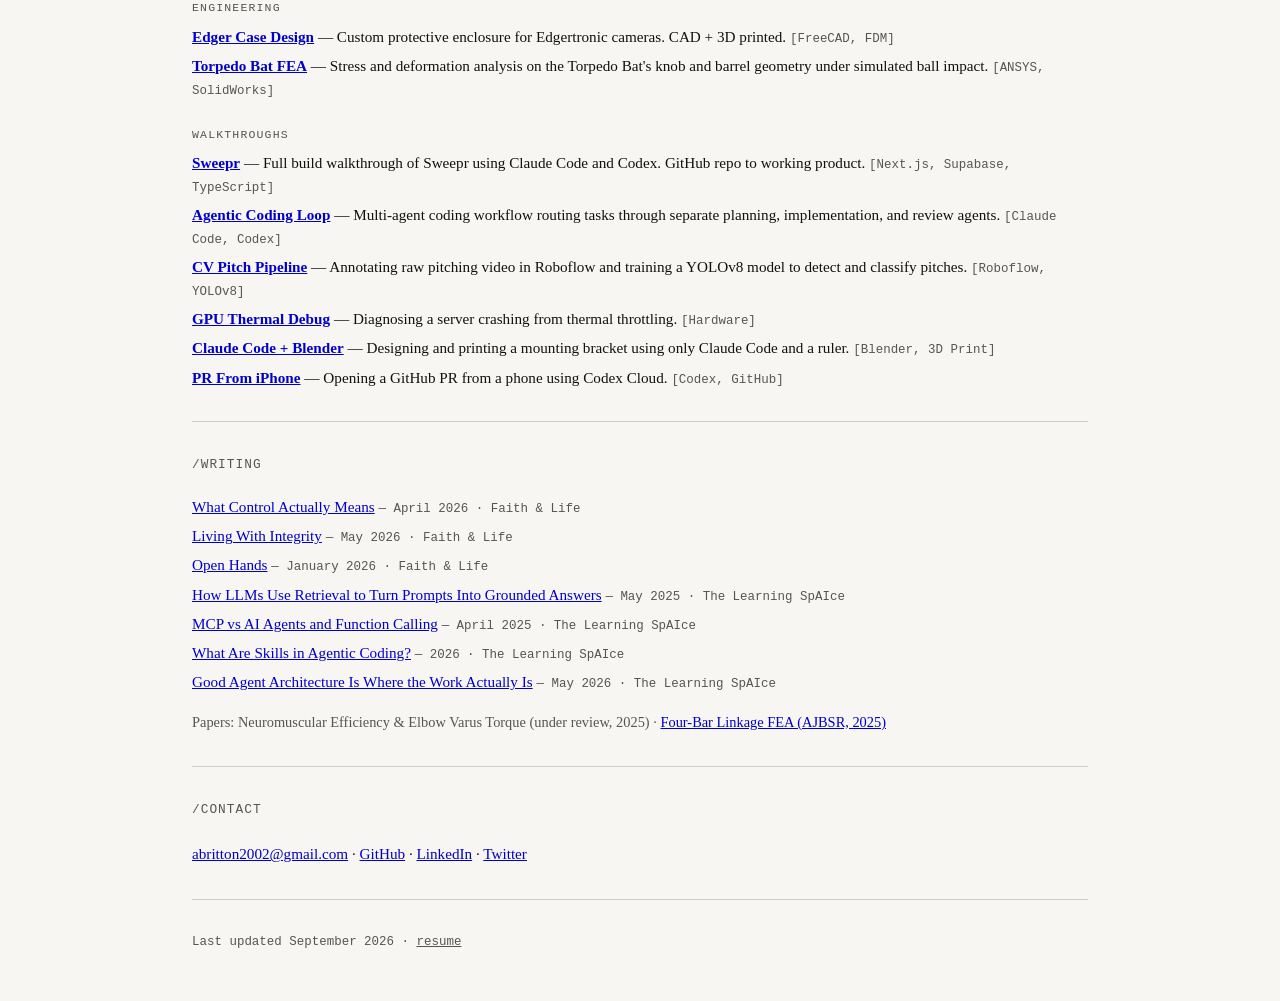
==== commit 6553c249: "Make the altr mentions read naturally Shorter altr copy on the homepage, about page and project moda" ====
--- a/index.html
+++ b/index.html
@@ -174,11 +174,10 @@
     <section id="now">
         <h2>/now</h2>
         <p>I am a forward deployed engineer at Driveline Baseball, building practical software, data pipelines, and internal systems close to the people who use them.</p>
-        <p>Outside of Driveline, I co-founded <a href="https://altrwork.com/">altr</a> with Jarred Robidoux. altr is an AI consulting and enablement firm based in Tampa that works with teams across the country, most of them in commercial real estate. I lead the engineering side: remote MCP servers that connect Claude to a team's own records, agents and workflow automations, and the data pipelines underneath them. The largest is CRE Harness, a property records and valuation system for Tampa Bay brokers (<a href="#altr-work">more below</a>).</p>
-        <p>Right now I am focused on LLM-assisted workflows, agentic coding, and side projects that turn effort into compounding tools and assets. For the fuller personal context, read <a href="about.html">a little bit more about who I am</a>.</p>
+        <p>Right now I am focused on LLM-assisted workflows, agentic coding, and side projects that turn effort into compounding tools and assets. Outside of Driveline, I co-founded <a href="https://altrwork.com/">altr</a>, an AI consulting firm in Tampa, where I build the MCP servers and agents behind our client work, a lot of it for commercial real estate. For the fuller personal context, read <a href="about.html">a little bit more about who I am</a>.</p>
         <h3>"Ventures and side hustles" <span class="ventures-sub">— entrepreneurial spirit expressed through trial and error</span></h3>
         <ul class="ventures-list">
-            <li><a href="https://altrwork.com/">altr</a> — AI consulting and enablement firm in Tampa, co-founded. Enablement first, then MCP servers and agents where the work justifies them. <a href="https://altrwork.com/case-studies.html">case studies</a> · <a href="https://altrwork.com/learn.html">learning center</a> · <a href="https://github.com/altrwork" target="_blank" rel="noopener">github</a> · <a href="https://www.linkedin.com/company/altrwork/" target="_blank" rel="noopener">linkedin</a> <em>(Active)</em></li>
+            <li><a href="https://altrwork.com/">altr</a> — AI consulting firm in Tampa, co-founded. We help teams use AI in the work they already do, then build what's worth building. <a href="https://altrwork.com/case-studies.html">work</a> · <a href="https://altrwork.com/learn.html">blog</a> · <a href="https://www.linkedin.com/company/altrwork/" target="_blank" rel="noopener">linkedin</a> <em>(Active)</em></li>
             <li><a href="https://flybebrief.com/" target="_blank" rel="noopener">BeBrief</a> — Pilot briefing app for general aviation. Pursuing FAA approval. <em>(Active)</em></li>
             <li><a href="https://uncreated.shop/" target="_blank" rel="noopener">UNCREATED LLC</a> — Custom streetwear brand, co-founded. <em>(Active)</em></li>
             <li><a href="https://loopfireai.com/#results" target="_blank" rel="noopener">Loopfire AI</a> — LLM contracting. LangChain RAG pipelines, Claude and OpenAI API workflows. <em>(Contract, 2025)</em></li>
@@ -193,16 +192,13 @@
         <h2>/work</h2>
 
         <div class="project-group" id="altr-work">
-            <span class="project-group-label">MCP Servers, Agents &amp; Automation — built at <a href="https://altrwork.com/" style="text-transform: none">altr</a></span>
-            <ul class="project-list">
-                <li><a href="#" data-project="20">altr</a> — The firm itself: site, structured data, and the engineering stack every client system ships on. <span class="tech">[MCP, Cloudflare Workers, Claude]</span></li>
-                <li><a href="https://altrwork.com/impact-real-estate-property-intelligence.html">CRE Harness</a> — Property research and broker opinion of value (BOV) system for commercial real estate teams. An address in, a branded PDF out: screened comparable sales, zoning, flood, debt, and the people behind the owning LLC. <span class="tech">[TypeScript, MCP, Cloudflare Workers, D1, Browser Rendering]</span></li>
-                <li><a href="https://altrwork.com/impact-cre-county-records-connector.html">Florida county records MCP server</a> — Remote MCP server over Hillsborough, Pinellas, Pasco and Polk property records, about 1.7M parcels, with OAuth sign-in so Claude can write as the broker as well as read. <span class="tech">[MCP, OAuth, D1, Python ingest]</span></li>
-                <li><a href="https://altrwork.com/mortr.html">mortr</a> — CRM for CRE teams that shares one store with the MCP server, so the app's screens and a broker working in Claude read and write the same contacts, deals and documents. <span class="tech">[Cloudflare Workers, Stripe, OAuth]</span></li>
-                <li><a href="https://altrwork.com/impact-manhattan-office-condo-registry.html">Manhattan office condo registry</a> — Every Manhattan office condominium joined from ACRIS, the Digital Tax Map and the DOF roll, shipped as a single Claude Desktop extension. <span class="tech">[Python, MCP, .mcpb]</span></li>
-                <li><a href="https://altrwork.com/impact-spark-labs-mcp.html">spARK Labs remote MCP server</a> — One endpoint connecting Claude to BossHub, Verkada, Nexudus and Outlook for the ARK Invest-backed incubator in St. Petersburg, behind Microsoft sign-in. <span class="tech">[MCP, Cloudflare Workers, Microsoft Graph]</span></li>
-                <li><a href="https://altrwork.com/impact-bebrief.html">BeBrief Codex enablement</a> — Code review and security review agents, remote agents and MCP tools set up inside a full-stack team's build process. <span class="tech">[Codex, MCP, GitHub]</span></li>
-                <li><a href="https://altrwork.com/impact-cloudflare-workers-architecture.html">Why every connector runs on Workers</a> — The deployment pattern behind all of the above: stateless MCP servers, D1, cron ingest, service bindings. <span class="tech">[Architecture]</span></li>
+            <span class="project-group-label">AI Agents &amp; MCP</span>
+            <ul class="project-list">
+                <li><a href="#" data-project="20">altr</a> — AI consulting firm I co-founded in Tampa. Site, brand, and the client systems behind it. <span class="tech">[MCP, Cloudflare Workers, Claude]</span></li>
+                <li><a href="https://altrwork.com/impact-real-estate-property-intelligence.html">CRE Harness</a> — Property address to a branded broker opinion of value, built on four Florida counties of public record. Built at altr. <span class="tech">[TypeScript, MCP, Cloudflare Workers, D1]</span></li>
+                <li><a href="https://altrwork.com/impact-manhattan-office-condo-registry.html">Manhattan Condo Registry</a> — Every Manhattan office condo and its deed history, packaged as a Claude Desktop extension. Built at altr. <span class="tech">[Python, MCP]</span></li>
+                <li><a href="https://altrwork.com/impact-spark-labs-mcp.html">spARK Labs MCP</a> — One remote MCP server connecting Claude to four operations tools for an incubator in St. Pete. Built at altr. <span class="tech">[MCP, Cloudflare Workers, Microsoft Graph]</span></li>
+                <li><a href="#" data-project="5">DL SQL MCP</a> — MCP server for natural language queries over Driveline's biomechanics databases via Claude. <span class="tech">[Python, MCP, MySQL]</span></li>
             </ul>
         </div>
 
@@ -232,7 +228,6 @@
             <ul class="project-list">
                 <li><a href="#" data-project="2">EMG Processing Pipeline</a> — 96+ metrics per event from Delsys Trigno sensors with Slack QC notifications. <span class="tech">[Python, SciPy]</span></li>
                 <li><a href="#" data-project="4">Bat Path Visuals</a> — 3D swing visualization and PDF report generation for athlete assessments. <span class="tech">[Python, Matplotlib]</span></li>
-                <li><a href="#" data-project="5">DL SQL MCP</a> — MCP server for natural language queries over Driveline's biomechanics databases via Claude. <span class="tech">[Python, MCP, MySQL]</span></li>
             </ul>
         </div>
 
@@ -283,8 +278,6 @@
             <a href="https://www.linkedin.com/in/alexander-britton-0bb687205/" target="_blank" rel="me noopener noreferrer">LinkedIn</a> ·
             <a href="https://x.com/alexbbritton22" target="_blank" rel="me noopener noreferrer">Twitter</a>
         </p>
-        <p>For altr work — AI enablement, MCP servers, or agents for a commercial real estate or operations team — reach the firm at <a href="https://altrwork.com/contact.html">altrwork.com/contact</a>.
-        </p>
     </section>
 
     <hr>
